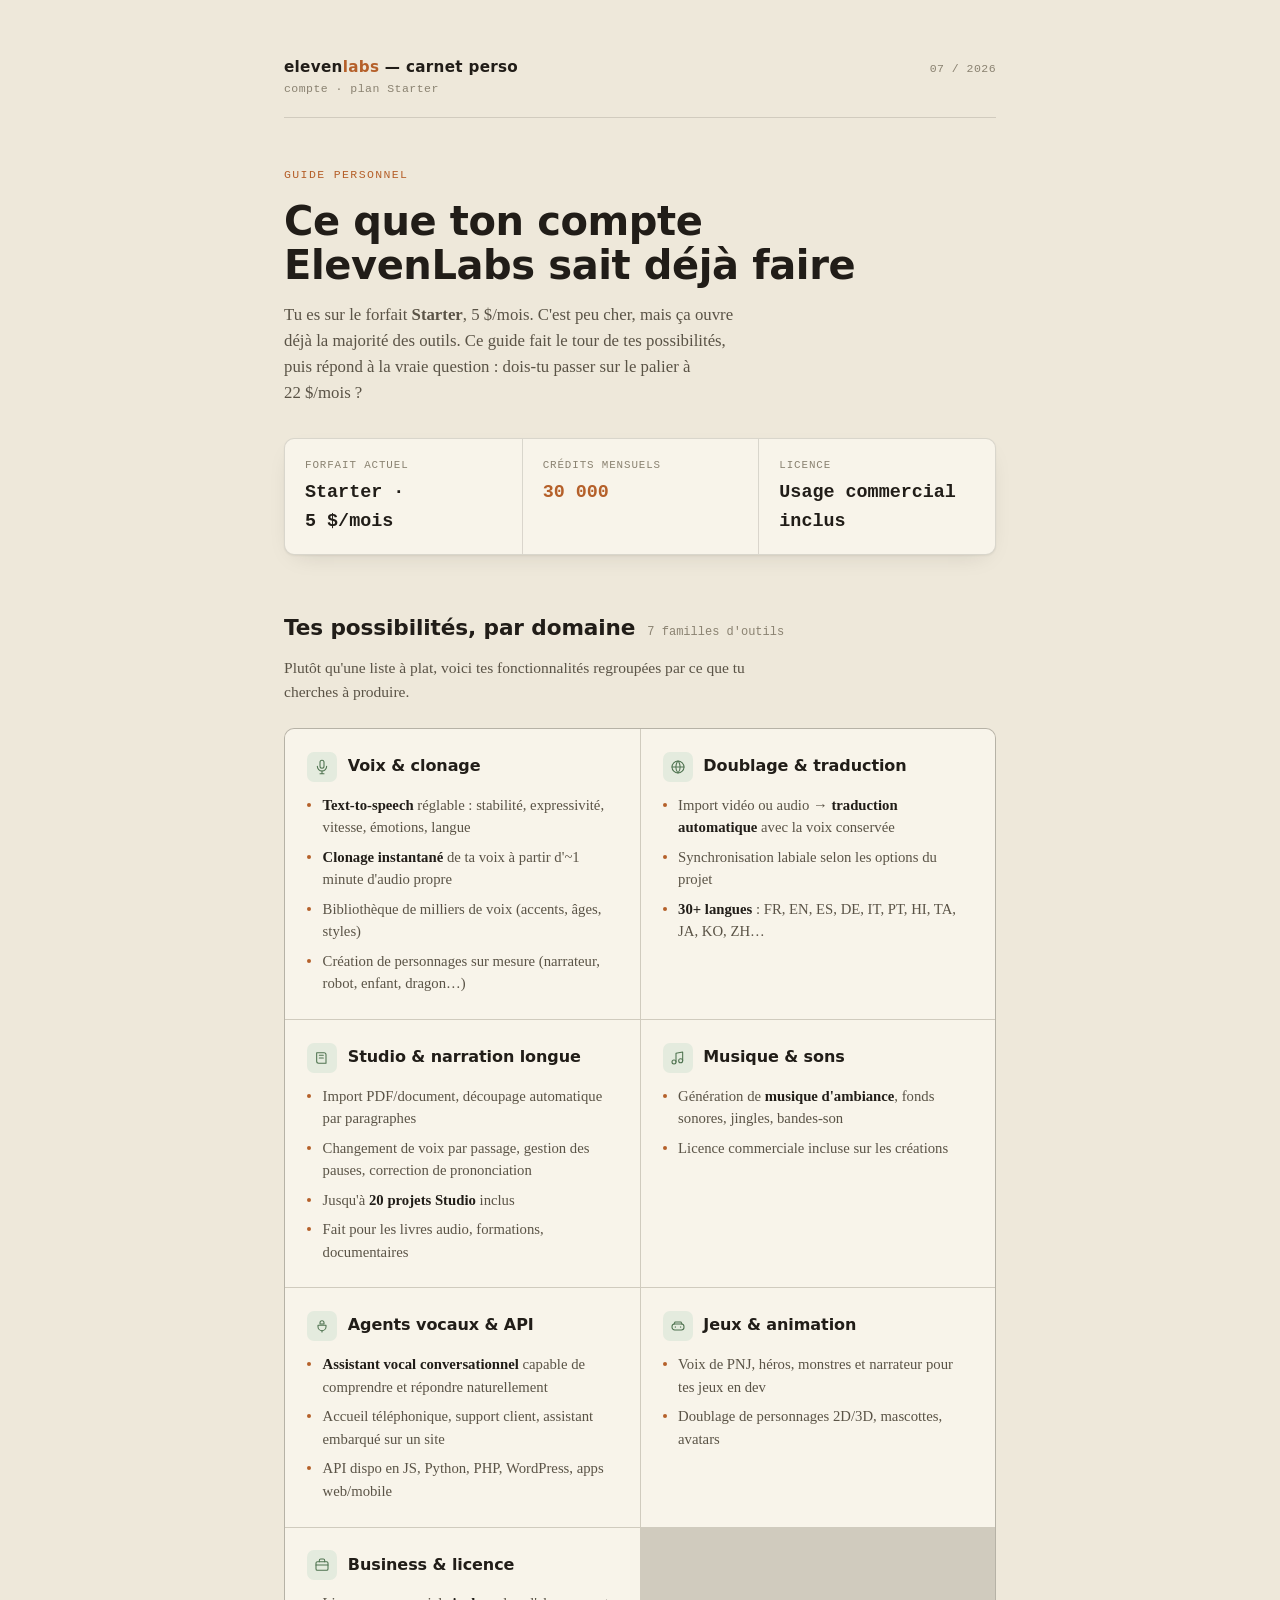
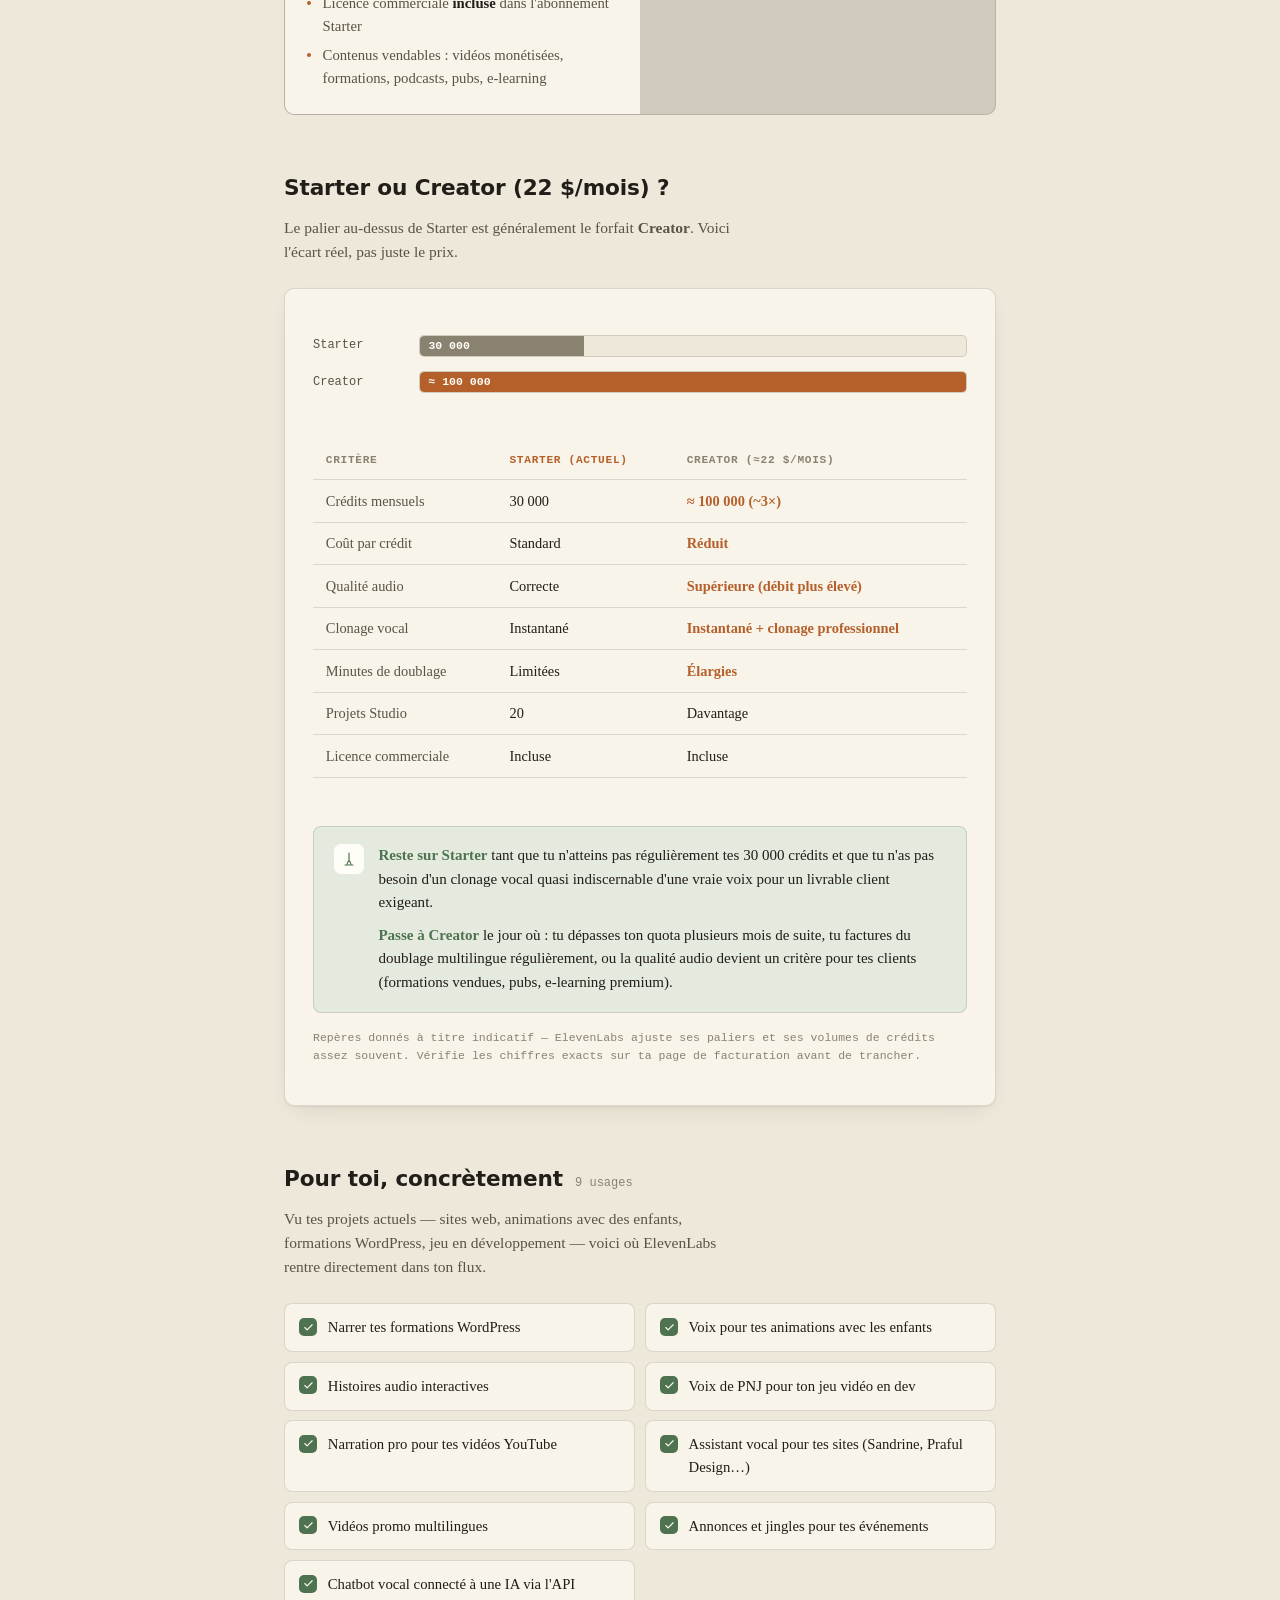
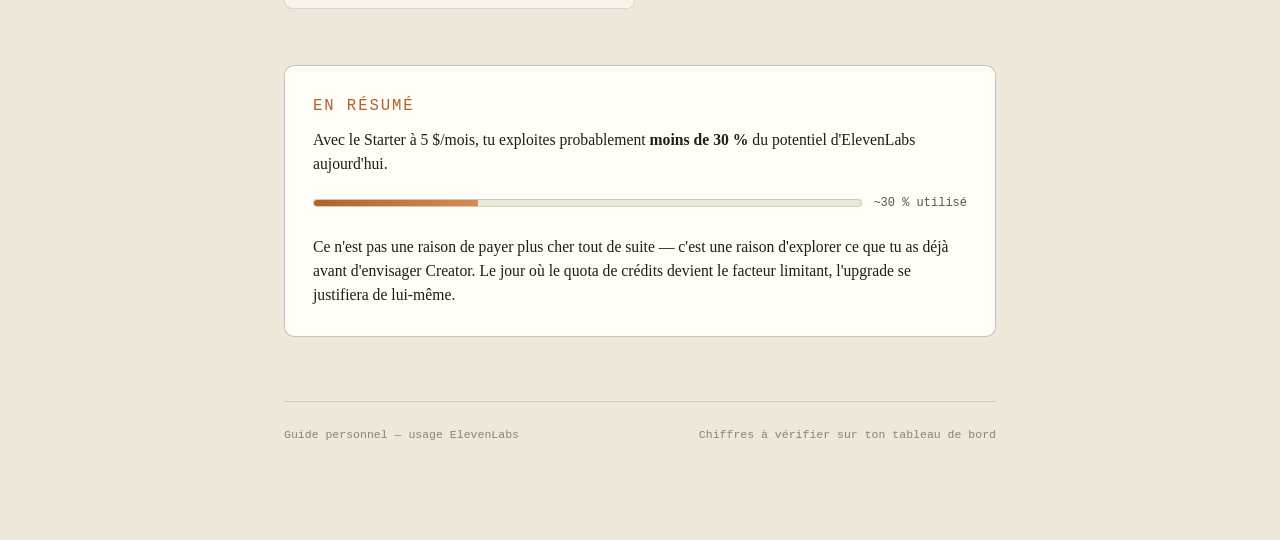
==== index.html @ f5da2086 "Add ElevenLabs capabilities guide page" ====
<!doctype html>
<html lang="fr">
<head>
<meta charset="UTF-8" />
<meta name="viewport" content="width=device-width, initial-scale=1.0" />
<title>ElevenLabs — Guide de tes possibilités</title>
<style>
  :root {
    --bg: #EEE8DA;
    --surface: #F8F4EA;
    --surface-raised: #FFFDF7;
    --ink: #211D18;
    --ink-soft: #5A5346;
    --ink-faint: #8A8271;
    --copper: #B5602A;
    --copper-bright: #D98A4E;
    --signal: #4F7350;
    --signal-soft: #E4EBDE;
    --line: rgba(33, 29, 24, 0.14);
    --line-strong: rgba(33, 29, 24, 0.26);
    --shadow: 0 1px 2px rgba(33,29,24,0.06), 0 8px 24px -12px rgba(33,29,24,0.18);

    --font-display: ui-sans-serif, system-ui, "Segoe UI", Roboto, Arial, sans-serif;
    --font-body: ui-serif, Georgia, "Iowan Old Style", "Times New Roman", serif;
    --font-mono: ui-monospace, "SF Mono", "Cascadia Code", "Roboto Mono", Menlo, Consolas, monospace;
  }

  @media (prefers-color-scheme: dark) {
    :root {
      --bg: #17140F;
      --surface: #201B14;
      --surface-raised: #262019;
      --ink: #F3EEE2;
      --ink-soft: #BDB39D;
      --ink-faint: #837A67;
      --copper: #E08B4F;
      --copper-bright: #F2A968;
      --signal: #8FB08D;
      --signal-soft: #26301F;
      --line: rgba(243, 238, 226, 0.14);
      --line-strong: rgba(243, 238, 226, 0.26);
      --shadow: 0 1px 2px rgba(0,0,0,0.3), 0 8px 24px -12px rgba(0,0,0,0.5);
    }
  }

  :root[data-theme="dark"] {
    --bg: #17140F;
    --surface: #201B14;
    --surface-raised: #262019;
    --ink: #F3EEE2;
    --ink-soft: #BDB39D;
    --ink-faint: #837A67;
    --copper: #E08B4F;
    --copper-bright: #F2A968;
    --signal: #8FB08D;
    --signal-soft: #26301F;
    --line: rgba(243, 238, 226, 0.14);
    --line-strong: rgba(243, 238, 226, 0.26);
    --shadow: 0 1px 2px rgba(0,0,0,0.3), 0 8px 24px -12px rgba(0,0,0,0.5);
  }

  :root[data-theme="light"] {
    --bg: #EEE8DA;
    --surface: #F8F4EA;
    --surface-raised: #FFFDF7;
    --ink: #211D18;
    --ink-soft: #5A5346;
    --ink-faint: #8A8271;
    --copper: #B5602A;
    --copper-bright: #D98A4E;
    --signal: #4F7350;
    --signal-soft: #E4EBDE;
    --line: rgba(33, 29, 24, 0.14);
    --line-strong: rgba(33, 29, 24, 0.26);
    --shadow: 0 1px 2px rgba(33,29,24,0.06), 0 8px 24px -12px rgba(33,29,24,0.18);
  }

  * { box-sizing: border-box; }
  html { -webkit-text-size-adjust: 100%; }

  body {
    margin: 0;
    background: var(--bg);
    color: var(--ink);
    font-family: var(--font-body);
    line-height: 1.55;
    -webkit-font-smoothing: antialiased;
  }

  ::selection { background: var(--copper); color: var(--surface-raised); }

  a { color: var(--copper); }
  a:focus-visible, button:focus-visible { outline: 2px solid var(--copper); outline-offset: 3px; }

  .wrap {
    max-width: 760px;
    margin: 0 auto;
    padding: 3.5rem 1.5rem 6rem;
  }

  /* ---------- Header ---------- */

  header.top {
    display: flex;
    align-items: baseline;
    justify-content: space-between;
    gap: 1rem;
    margin-bottom: 3rem;
    padding-bottom: 1.25rem;
    border-bottom: 1px solid var(--line);
  }

  .brand {
    font-family: var(--font-display);
    font-weight: 800;
    font-size: 0.95rem;
    letter-spacing: 0.02em;
  }
  .brand span { color: var(--copper); }

  .brand-sub {
    font-family: var(--font-mono);
    font-size: 0.72rem;
    color: var(--ink-faint);
    letter-spacing: 0.04em;
  }

  .eyebrow {
    font-family: var(--font-mono);
    font-size: 0.72rem;
    text-transform: uppercase;
    letter-spacing: 0.12em;
    color: var(--copper);
    margin: 0 0 0.9rem;
  }

  h1 {
    font-family: var(--font-display);
    font-weight: 800;
    font-size: clamp(1.9rem, 5vw, 2.5rem);
    line-height: 1.12;
    letter-spacing: -0.01em;
    margin: 0 0 0.85rem;
    text-wrap: balance;
    max-width: 22ch;
  }

  .lede {
    font-size: 1.05rem;
    color: var(--ink-soft);
    max-width: 56ch;
    margin: 0 0 2rem;
  }

  /* ---------- Plan stat strip ---------- */

  .plan-strip {
    display: grid;
    grid-template-columns: repeat(3, 1fr);
    border: 1px solid var(--line);
    border-radius: 10px;
    overflow: hidden;
    background: var(--surface);
    box-shadow: var(--shadow);
  }

  .plan-cell {
    padding: 1.1rem 1.25rem;
    border-left: 1px solid var(--line);
  }
  .plan-cell:first-child { border-left: none; }

  .plan-cell .label {
    font-family: var(--font-mono);
    font-size: 0.68rem;
    text-transform: uppercase;
    letter-spacing: 0.08em;
    color: var(--ink-faint);
    margin-bottom: 0.35rem;
  }

  .plan-cell .value {
    font-family: var(--font-mono);
    font-weight: 600;
    font-size: 1.15rem;
    font-variant-numeric: tabular-nums;
    color: var(--ink);
  }
  .plan-cell .value.accent { color: var(--copper); }

  /* ---------- Sections ---------- */

  section { margin-top: 3.5rem; }

  .section-head {
    display: flex;
    align-items: baseline;
    gap: 0.75rem;
    margin-bottom: 1.5rem;
  }

  h2 {
    font-family: var(--font-display);
    font-weight: 800;
    font-size: 1.35rem;
    letter-spacing: -0.005em;
    margin: 0;
  }

  .section-count {
    font-family: var(--font-mono);
    font-size: 0.75rem;
    color: var(--ink-faint);
  }

  .section-note {
    color: var(--ink-soft);
    font-size: 0.97rem;
    margin: -0.75rem 0 1.5rem;
    max-width: 60ch;
  }

  /* ---------- Capability cards ---------- */

  .grid {
    display: grid;
    grid-template-columns: 1fr 1fr;
    gap: 1px;
    background: var(--line);
    border: 1px solid var(--line);
    border-radius: 10px;
    overflow: hidden;
  }

  @media (max-width: 620px) {
    .grid { grid-template-columns: 1fr; }
  }

  .card {
    background: var(--surface);
    padding: 1.4rem 1.4rem 1.5rem;
  }

  .card-head {
    display: flex;
    align-items: center;
    gap: 0.65rem;
    margin-bottom: 0.75rem;
  }

  .icon {
    width: 30px;
    height: 30px;
    flex: none;
    border-radius: 7px;
    background: var(--signal-soft);
    color: var(--signal);
    display: flex;
    align-items: center;
    justify-content: center;
  }
  .icon svg { width: 16px; height: 16px; }

  .card h3 {
    font-family: var(--font-display);
    font-weight: 700;
    font-size: 1rem;
    margin: 0;
    letter-spacing: -0.005em;
  }

  .card ul {
    margin: 0;
    padding: 0;
    list-style: none;
    display: flex;
    flex-direction: column;
    gap: 0.4rem;
  }

  .card li {
    font-size: 0.92rem;
    color: var(--ink-soft);
    padding-left: 0.95rem;
    position: relative;
  }
  .card li::before {
    content: "";
    position: absolute;
    left: 0;
    top: 0.62em;
    width: 4px;
    height: 4px;
    border-radius: 50%;
    background: var(--copper);
  }
  .card li b { color: var(--ink); font-weight: 600; }

  /* ---------- Decision block ---------- */

  .decision-frame {
    border: 1px solid var(--line);
    border-radius: 10px;
    background: var(--surface);
    padding: 1.75rem;
    box-shadow: var(--shadow);
  }

  .bars {
    display: flex;
    flex-direction: column;
    gap: 0.9rem;
    margin: 1.1rem 0 1.6rem;
  }

  .bar-row { display: flex; align-items: center; gap: 0.9rem; }

  .bar-label {
    width: 92px;
    flex: none;
    font-family: var(--font-mono);
    font-size: 0.75rem;
    color: var(--ink-soft);
  }

  .bar-track {
    flex: 1;
    height: 22px;
    background: var(--bg);
    border: 1px solid var(--line);
    border-radius: 5px;
    overflow: hidden;
    position: relative;
  }

  .bar-fill {
    height: 100%;
    border-radius: 4px 0 0 4px;
    display: flex;
    align-items: center;
  }
  .bar-fill.starter { width: 30%; background: var(--ink-faint); }
  .bar-fill.creator { width: 100%; background: var(--copper); }

  .bar-value {
    font-family: var(--font-mono);
    font-size: 0.72rem;
    font-weight: 600;
    color: var(--surface-raised);
    padding-left: 0.5rem;
    white-space: nowrap;
  }

  table.compare {
    width: 100%;
    border-collapse: collapse;
    font-size: 0.9rem;
    margin: 1.5rem 0;
  }
  .compare-wrap { overflow-x: auto; }

  table.compare th, table.compare td {
    text-align: left;
    padding: 0.6rem 0.8rem;
    border-bottom: 1px solid var(--line);
    vertical-align: top;
  }

  table.compare th {
    font-family: var(--font-mono);
    font-size: 0.7rem;
    text-transform: uppercase;
    letter-spacing: 0.06em;
    color: var(--ink-faint);
    font-weight: 600;
  }

  table.compare td:first-child {
    color: var(--ink-soft);
    white-space: nowrap;
  }

  table.compare td.win { color: var(--copper); font-weight: 600; }

  table.compare th.current { color: var(--copper); }

  .callout {
    display: flex;
    gap: 0.9rem;
    margin-top: 1.5rem;
    padding: 1.1rem 1.25rem;
    border-radius: 8px;
    background: var(--signal-soft);
    border: 1px solid var(--line);
  }

  .callout .icon { background: var(--surface-raised); }

  .callout p { margin: 0; font-size: 0.94rem; color: var(--ink); }
  .callout p + p { margin-top: 0.6rem; }
  .callout b { color: var(--signal); }

  .disclaimer {
    font-family: var(--font-mono);
    font-size: 0.72rem;
    color: var(--ink-faint);
    margin-top: 1rem;
    line-height: 1.6;
  }

  /* ---------- Use-case checklist ---------- */

  .checklist {
    display: grid;
    grid-template-columns: 1fr 1fr;
    gap: 0.6rem;
  }
  @media (max-width: 620px) { .checklist { grid-template-columns: 1fr; } }

  .check-item {
    display: flex;
    align-items: flex-start;
    gap: 0.65rem;
    padding: 0.75rem 0.9rem;
    background: var(--surface);
    border: 1px solid var(--line);
    border-radius: 8px;
    font-size: 0.92rem;
  }

  .check-mark {
    flex: none;
    width: 18px;
    height: 18px;
    border-radius: 5px;
    background: var(--signal);
    color: var(--surface-raised);
    display: flex;
    align-items: center;
    justify-content: center;
    margin-top: 0.1rem;
  }
  .check-mark svg { width: 11px; height: 11px; }

  /* ---------- Verdict / footer ---------- */

  .verdict {
    margin-top: 3.5rem;
    padding: 1.75rem;
    border: 1px solid var(--line-strong);
    border-radius: 10px;
    background: var(--surface-raised);
  }

  .verdict .eyebrow { margin-bottom: 0.6rem; }

  .verdict p { margin: 0 0 0.9rem; font-size: 0.98rem; }
  .verdict p:last-child { margin-bottom: 0; }

  .meter {
    display: flex;
    align-items: center;
    gap: 0.7rem;
    margin: 1.1rem 0 1.4rem;
  }
  .meter-track {
    flex: 1;
    height: 8px;
    background: var(--bg);
    border-radius: 4px;
    overflow: hidden;
    border: 1px solid var(--line);
  }
  .meter-fill {
    height: 100%;
    width: 30%;
    background: linear-gradient(90deg, var(--copper), var(--copper-bright));
  }
  .meter-text {
    font-family: var(--font-mono);
    font-size: 0.75rem;
    color: var(--ink-soft);
    white-space: nowrap;
  }

  footer {
    margin-top: 4rem;
    padding-top: 1.5rem;
    border-top: 1px solid var(--line);
    font-family: var(--font-mono);
    font-size: 0.72rem;
    color: var(--ink-faint);
    display: flex;
    justify-content: space-between;
    gap: 1rem;
    flex-wrap: wrap;
  }
</style>
</head>
<body>
<div class="wrap">

  <header class="top">
    <div>
      <div class="brand">eleven<span>labs</span> — carnet perso</div>
      <div class="brand-sub">compte · plan Starter</div>
    </div>
    <div class="brand-sub">07 / 2026</div>
  </header>

  <p class="eyebrow">Guide personnel</p>
  <h1>Ce que ton compte ElevenLabs sait déjà faire</h1>
  <p class="lede">Tu es sur le forfait <b>Starter</b>, 5&nbsp;$/mois. C'est peu cher, mais ça ouvre déjà la majorité des outils. Ce guide fait le tour de tes possibilités, puis répond à la vraie question&nbsp;: dois-tu passer sur le palier à 22&nbsp;$/mois&nbsp;?</p>

  <div class="plan-strip">
    <div class="plan-cell">
      <div class="label">Forfait actuel</div>
      <div class="value">Starter · 5&nbsp;$/mois</div>
    </div>
    <div class="plan-cell">
      <div class="label">Crédits mensuels</div>
      <div class="value accent">30&nbsp;000</div>
    </div>
    <div class="plan-cell">
      <div class="label">Licence</div>
      <div class="value">Usage commercial inclus</div>
    </div>
  </div>

  <section>
    <div class="section-head">
      <h2>Tes possibilités, par domaine</h2>
      <span class="section-count">7 familles d'outils</span>
    </div>
    <p class="section-note">Plutôt qu'une liste à plat, voici tes fonctionnalités regroupées par ce que tu cherches à produire.</p>

    <div class="grid">

      <div class="card">
        <div class="card-head">
          <span class="icon"><svg viewBox="0 0 24 24" fill="none" stroke="currentColor" stroke-width="1.6" stroke-linecap="round" stroke-linejoin="round"><rect x="9" y="2" width="6" height="12" rx="3"/><path d="M5 11a7 7 0 0 0 14 0"/><path d="M12 18v4M9 22h6"/></svg></span>
          <h3>Voix &amp; clonage</h3>
        </div>
        <ul>
          <li><b>Text-to-speech</b> réglable&nbsp;: stabilité, expressivité, vitesse, émotions, langue</li>
          <li><b>Clonage instantané</b> de ta voix à partir d'~1 minute d'audio propre</li>
          <li>Bibliothèque de milliers de voix (accents, âges, styles)</li>
          <li>Création de personnages sur mesure (narrateur, robot, enfant, dragon…)</li>
        </ul>
      </div>

      <div class="card">
        <div class="card-head">
          <span class="icon"><svg viewBox="0 0 24 24" fill="none" stroke="currentColor" stroke-width="1.6" stroke-linecap="round" stroke-linejoin="round"><circle cx="12" cy="12" r="9"/><path d="M3 12h18M12 3a14 14 0 0 1 0 18a14 14 0 0 1 0-18Z"/></svg></span>
          <h3>Doublage &amp; traduction</h3>
        </div>
        <ul>
          <li>Import vidéo ou audio → <b>traduction automatique</b> avec la voix conservée</li>
          <li>Synchronisation labiale selon les options du projet</li>
          <li><b>30+ langues</b>&nbsp;: FR, EN, ES, DE, IT, PT, HI, TA, JA, KO, ZH…</li>
        </ul>
      </div>

      <div class="card">
        <div class="card-head">
          <span class="icon"><svg viewBox="0 0 24 24" fill="none" stroke="currentColor" stroke-width="1.6" stroke-linecap="round" stroke-linejoin="round"><path d="M4 4h11a3 3 0 0 1 3 3v13H7a3 3 0 0 1-3-3V4Z"/><path d="M8 8h6M8 12h6"/></svg></span>
          <h3>Studio &amp; narration longue</h3>
        </div>
        <ul>
          <li>Import PDF/document, découpage automatique par paragraphes</li>
          <li>Changement de voix par passage, gestion des pauses, correction de prononciation</li>
          <li>Jusqu'à <b>20 projets Studio</b> inclus</li>
          <li>Fait pour les livres audio, formations, documentaires</li>
        </ul>
      </div>

      <div class="card">
        <div class="card-head">
          <span class="icon"><svg viewBox="0 0 24 24" fill="none" stroke="currentColor" stroke-width="1.6" stroke-linecap="round" stroke-linejoin="round"><path d="M9 18V5l10-2v13"/><circle cx="6" cy="18" r="3"/><circle cx="16" cy="16" r="3"/></svg></span>
          <h3>Musique &amp; sons</h3>
        </div>
        <ul>
          <li>Génération de <b>musique d'ambiance</b>, fonds sonores, jingles, bandes-son</li>
          <li>Licence commerciale incluse sur les créations</li>
        </ul>
      </div>

      <div class="card">
        <div class="card-head">
          <span class="icon"><svg viewBox="0 0 24 24" fill="none" stroke="currentColor" stroke-width="1.6" stroke-linecap="round" stroke-linejoin="round"><path d="M9 7a3 3 0 1 1 6 0v2H9V7Z"/><path d="M6 13v-2h12v2a6 6 0 0 1-12 0Z"/><path d="M12 19v2"/></svg></span>
          <h3>Agents vocaux &amp; API</h3>
        </div>
        <ul>
          <li><b>Assistant vocal conversationnel</b> capable de comprendre et répondre naturellement</li>
          <li>Accueil téléphonique, support client, assistant embarqué sur un site</li>
          <li>API dispo en JS, Python, PHP, WordPress, apps web/mobile</li>
        </ul>
      </div>

      <div class="card">
        <div class="card-head">
          <span class="icon"><svg viewBox="0 0 24 24" fill="none" stroke="currentColor" stroke-width="1.6" stroke-linecap="round" stroke-linejoin="round"><rect x="3" y="9" width="18" height="9" rx="4"/><path d="M8 13v1M16 13v1M6 9l1.5-3h9L18 9"/></svg></span>
          <h3>Jeux &amp; animation</h3>
        </div>
        <ul>
          <li>Voix de PNJ, héros, monstres et narrateur pour tes jeux en dev</li>
          <li>Doublage de personnages 2D/3D, mascottes, avatars</li>
        </ul>
      </div>

      <div class="card">
        <div class="card-head">
          <span class="icon"><svg viewBox="0 0 24 24" fill="none" stroke="currentColor" stroke-width="1.6" stroke-linecap="round" stroke-linejoin="round"><rect x="3" y="7" width="18" height="13" rx="2"/><path d="M8 7V5a2 2 0 0 1 2-2h4a2 2 0 0 1 2 2v2M3 12h18"/></svg></span>
          <h3>Business &amp; licence</h3>
        </div>
        <ul>
          <li>Licence commerciale <b>incluse</b> dans l'abonnement Starter</li>
          <li>Contenus vendables&nbsp;: vidéos monétisées, formations, podcasts, pubs, e-learning</li>
        </ul>
      </div>

    </div>
  </section>

  <section>
    <div class="section-head">
      <h2>Starter ou Creator (22&nbsp;$/mois)&nbsp;?</h2>
    </div>
    <p class="section-note">Le palier au-dessus de Starter est généralement le forfait <b>Creator</b>. Voici l'écart réel, pas juste le prix.</p>

    <div class="decision-frame">

      <div class="bars">
        <div class="bar-row">
          <span class="bar-label">Starter</span>
          <div class="bar-track"><div class="bar-fill starter"><span class="bar-value">30 000</span></div></div>
        </div>
        <div class="bar-row">
          <span class="bar-label">Creator</span>
          <div class="bar-track"><div class="bar-fill creator"><span class="bar-value">≈ 100 000</span></div></div>
        </div>
      </div>

      <div class="compare-wrap">
        <table class="compare">
          <thead>
            <tr>
              <th>Critère</th>
              <th class="current">Starter (actuel)</th>
              <th>Creator (≈22&nbsp;$/mois)</th>
            </tr>
          </thead>
          <tbody>
            <tr><td>Crédits mensuels</td><td>30 000</td><td class="win">≈ 100 000 (~3×)</td></tr>
            <tr><td>Coût par crédit</td><td>Standard</td><td class="win">Réduit</td></tr>
            <tr><td>Qualité audio</td><td>Correcte</td><td class="win">Supérieure (débit plus élevé)</td></tr>
            <tr><td>Clonage vocal</td><td>Instantané</td><td class="win">Instantané + clonage professionnel</td></tr>
            <tr><td>Minutes de doublage</td><td>Limitées</td><td class="win">Élargies</td></tr>
            <tr><td>Projets Studio</td><td>20</td><td>Davantage</td></tr>
            <tr><td>Licence commerciale</td><td>Incluse</td><td>Incluse</td></tr>
          </tbody>
        </table>
      </div>

      <div class="callout">
        <span class="icon"><svg viewBox="0 0 24 24" fill="none" stroke="currentColor" stroke-width="1.8" stroke-linecap="round" stroke-linejoin="round"><path d="M12 3v10M6 21h12M9 21c0-3 1-5 3-7c2 2 3 4 3 7"/></svg></span>
        <div>
          <p><b>Reste sur Starter</b> tant que tu n'atteins pas régulièrement tes 30 000 crédits et que tu n'as pas besoin d'un clonage vocal quasi indiscernable d'une vraie voix pour un livrable client exigeant.</p>
          <p><b>Passe à Creator</b> le jour où&nbsp;: tu dépasses ton quota plusieurs mois de suite, tu factures du doublage multilingue régulièrement, ou la qualité audio devient un critère pour tes clients (formations vendues, pubs, e-learning premium).</p>
        </div>
      </div>

      <p class="disclaimer">Repères donnés à titre indicatif — ElevenLabs ajuste ses paliers et ses volumes de crédits assez souvent. Vérifie les chiffres exacts sur ta page de facturation avant de trancher.</p>
    </div>
  </section>

  <section>
    <div class="section-head">
      <h2>Pour toi, concrètement</h2>
      <span class="section-count">9 usages</span>
    </div>
    <p class="section-note">Vu tes projets actuels — sites web, animations avec des enfants, formations WordPress, jeu en développement — voici où ElevenLabs rentre directement dans ton flux.</p>

    <div class="checklist">
      <div class="check-item"><span class="check-mark"><svg viewBox="0 0 24 24" fill="none" stroke="currentColor" stroke-width="2.4" stroke-linecap="round" stroke-linejoin="round"><path d="M4 12l5 5L20 6"/></svg></span>Narrer tes formations WordPress</div>
      <div class="check-item"><span class="check-mark"><svg viewBox="0 0 24 24" fill="none" stroke="currentColor" stroke-width="2.4" stroke-linecap="round" stroke-linejoin="round"><path d="M4 12l5 5L20 6"/></svg></span>Voix pour tes animations avec les enfants</div>
      <div class="check-item"><span class="check-mark"><svg viewBox="0 0 24 24" fill="none" stroke="currentColor" stroke-width="2.4" stroke-linecap="round" stroke-linejoin="round"><path d="M4 12l5 5L20 6"/></svg></span>Histoires audio interactives</div>
      <div class="check-item"><span class="check-mark"><svg viewBox="0 0 24 24" fill="none" stroke="currentColor" stroke-width="2.4" stroke-linecap="round" stroke-linejoin="round"><path d="M4 12l5 5L20 6"/></svg></span>Voix de PNJ pour ton jeu vidéo en dev</div>
      <div class="check-item"><span class="check-mark"><svg viewBox="0 0 24 24" fill="none" stroke="currentColor" stroke-width="2.4" stroke-linecap="round" stroke-linejoin="round"><path d="M4 12l5 5L20 6"/></svg></span>Narration pro pour tes vidéos YouTube</div>
      <div class="check-item"><span class="check-mark"><svg viewBox="0 0 24 24" fill="none" stroke="currentColor" stroke-width="2.4" stroke-linecap="round" stroke-linejoin="round"><path d="M4 12l5 5L20 6"/></svg></span>Assistant vocal pour tes sites (Sandrine, Praful Design…)</div>
      <div class="check-item"><span class="check-mark"><svg viewBox="0 0 24 24" fill="none" stroke="currentColor" stroke-width="2.4" stroke-linecap="round" stroke-linejoin="round"><path d="M4 12l5 5L20 6"/></svg></span>Vidéos promo multilingues</div>
      <div class="check-item"><span class="check-mark"><svg viewBox="0 0 24 24" fill="none" stroke="currentColor" stroke-width="2.4" stroke-linecap="round" stroke-linejoin="round"><path d="M4 12l5 5L20 6"/></svg></span>Annonces et jingles pour tes événements</div>
      <div class="check-item"><span class="check-mark"><svg viewBox="0 0 24 24" fill="none" stroke="currentColor" stroke-width="2.4" stroke-linecap="round" stroke-linejoin="round"><path d="M4 12l5 5L20 6"/></svg></span>Chatbot vocal connecté à une IA via l'API</div>
    </div>
  </section>

  <div class="verdict">
    <p class="eyebrow">En résumé</p>
    <p>Avec le Starter à 5&nbsp;$/mois, tu exploites probablement <b>moins de 30&nbsp;%</b> du potentiel d'ElevenLabs aujourd'hui.</p>
    <div class="meter">
      <div class="meter-track"><div class="meter-fill"></div></div>
      <span class="meter-text">~30 % utilisé</span>
    </div>
    <p>Ce n'est pas une raison de payer plus cher tout de suite — c'est une raison d'explorer ce que tu as déjà avant d'envisager Creator. Le jour où le quota de crédits devient le facteur limitant, l'upgrade se justifiera de lui-même.</p>
  </div>

  <footer>
    <span>Guide personnel — usage ElevenLabs</span>
    <span>Chiffres à vérifier sur ton tableau de bord</span>
  </footer>

</div>
</body>
</html>
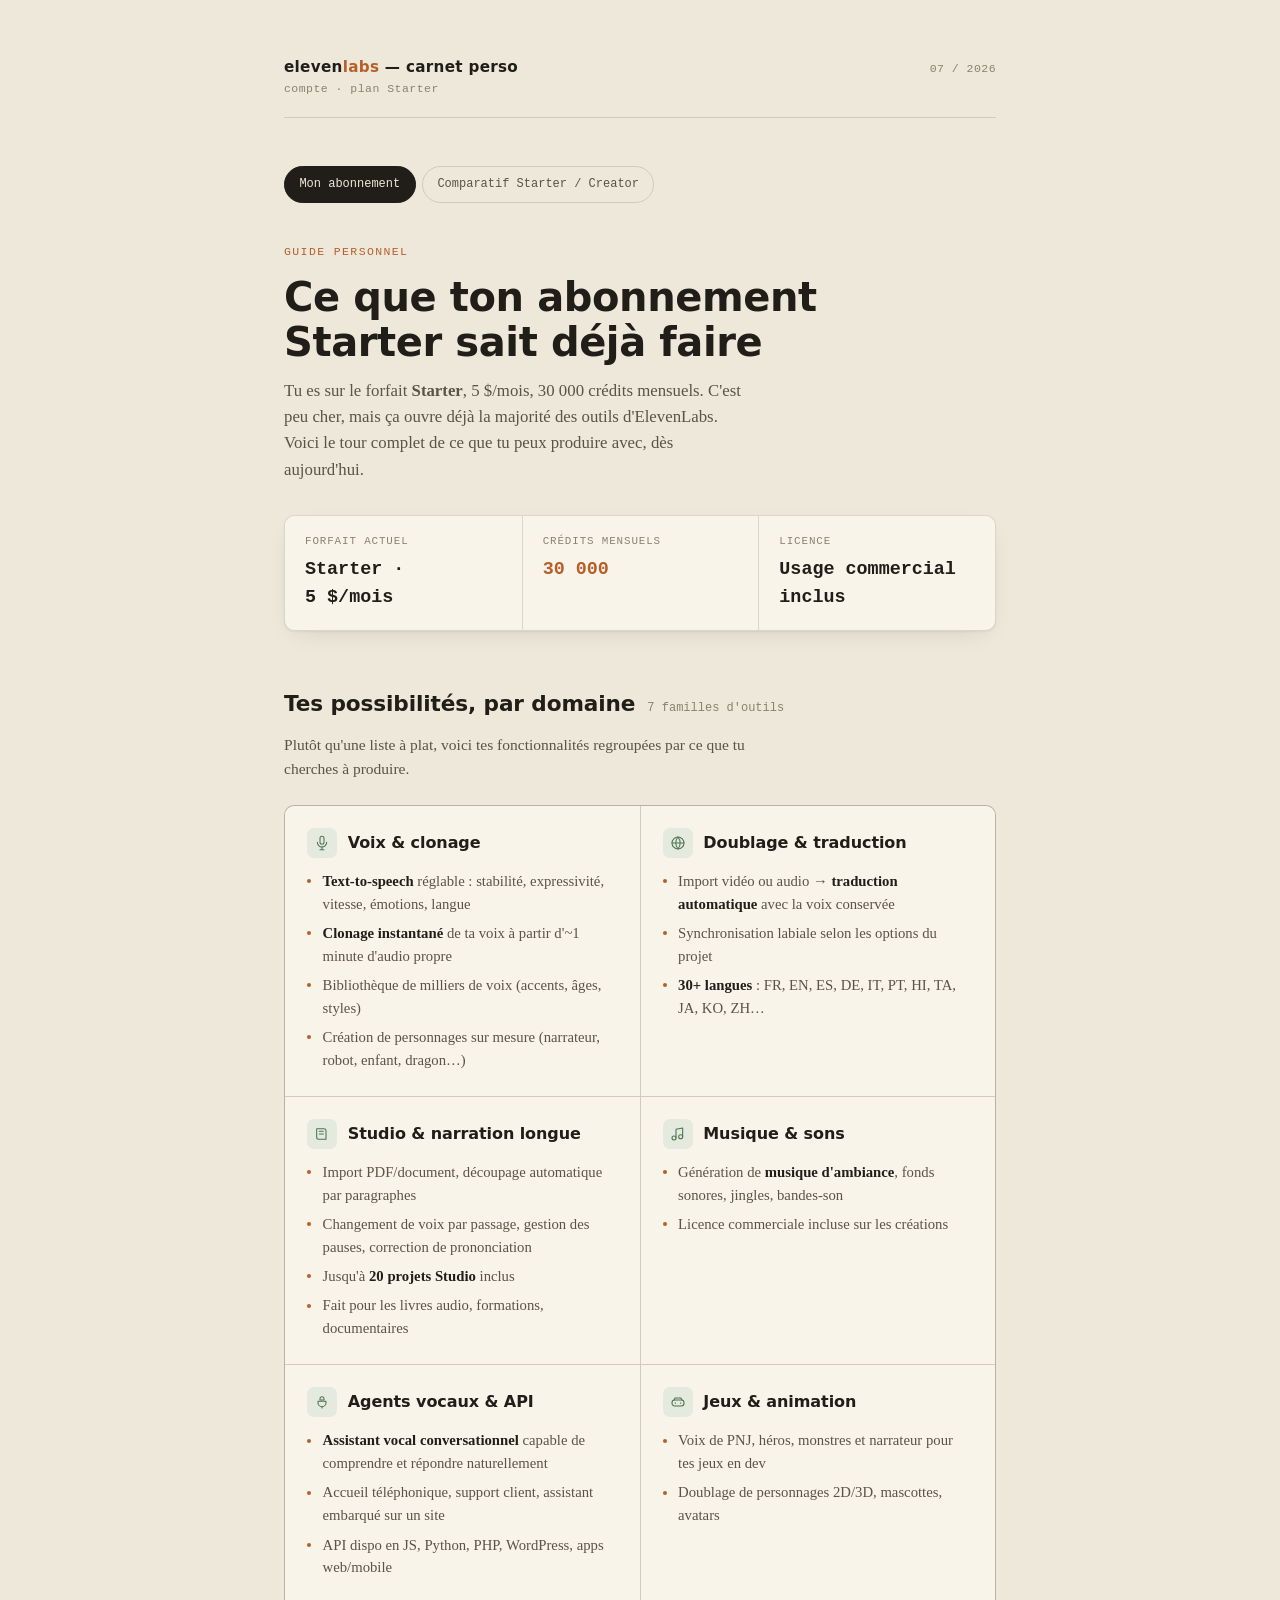
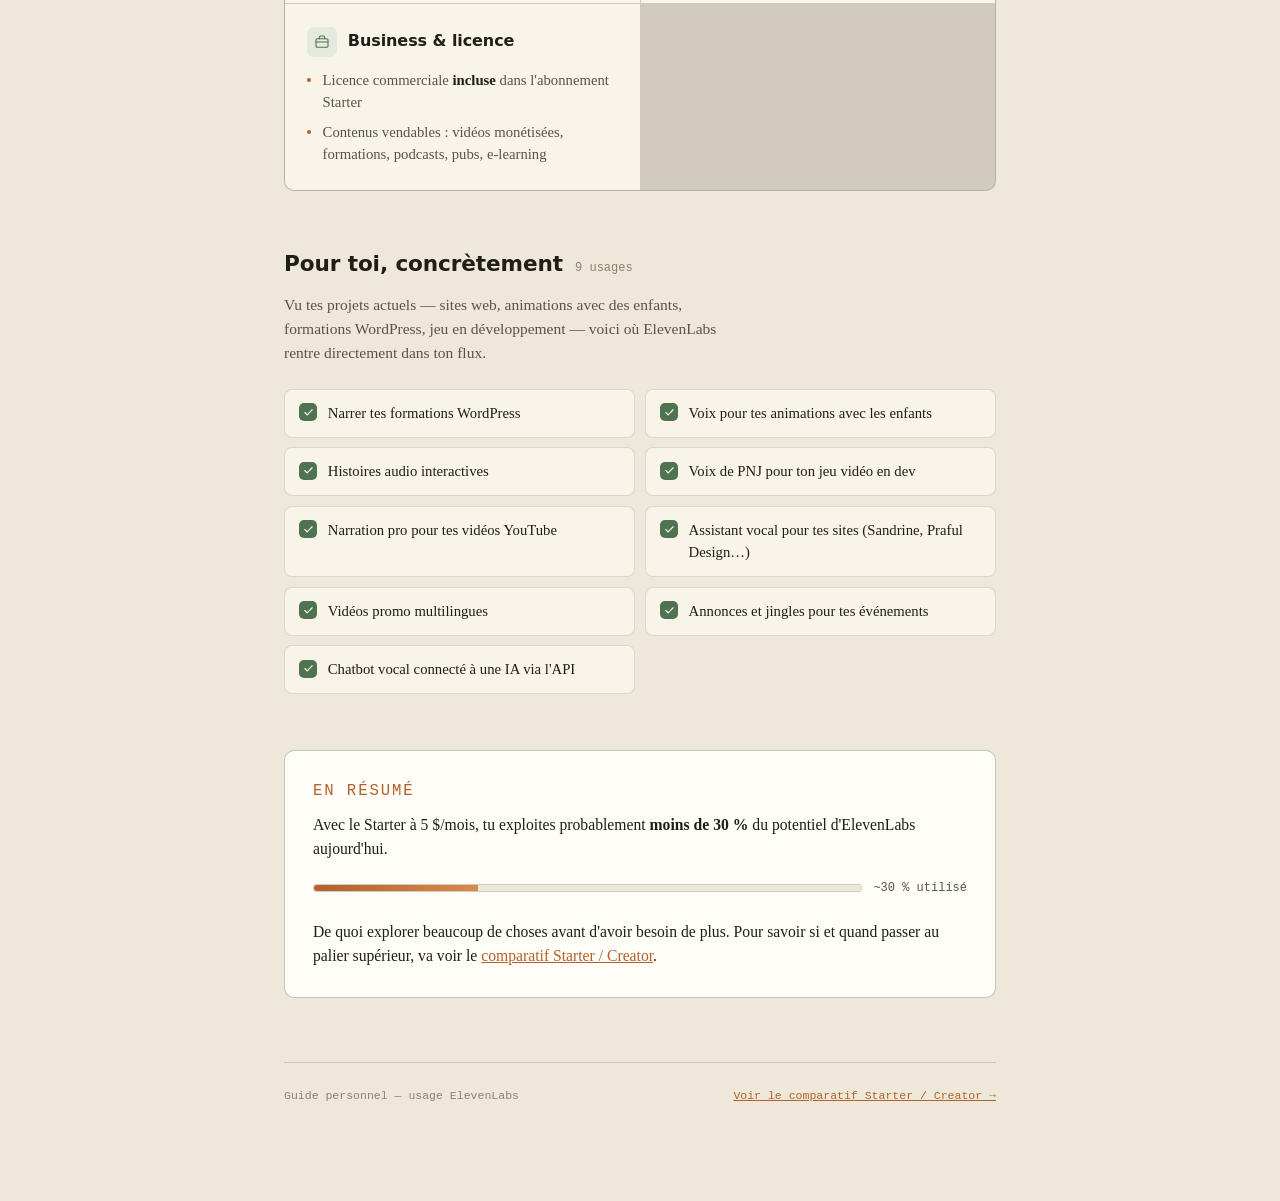
==== commit 56068094: "Split guide into two pages: current plan and full-width Starter/Creator comparison" ====
--- a/index.html
+++ b/index.html
@@ -3,7 +3,7 @@
 <head>
 <meta charset="UTF-8" />
 <meta name="viewport" content="width=device-width, initial-scale=1.0" />
-<title>ElevenLabs — Guide de tes possibilités</title>
+<title>Mon abonnement actuel — ElevenLabs</title>
 <style>
   :root {
     --bg: #EEE8DA;
@@ -125,6 +125,26 @@
     letter-spacing: 0.04em;
   }
 
+  .nav-tabs {
+    display: flex;
+    gap: 0.4rem;
+    margin-bottom: 2.5rem;
+  }
+  .nav-tabs a {
+    font-family: var(--font-mono);
+    font-size: 0.75rem;
+    text-decoration: none;
+    padding: 0.5rem 0.9rem;
+    border-radius: 100px;
+    border: 1px solid var(--line);
+    color: var(--ink-soft);
+  }
+  .nav-tabs a.active {
+    background: var(--ink);
+    color: var(--bg);
+    border-color: var(--ink);
+  }
+
   .eyebrow {
     font-family: var(--font-mono);
     font-size: 0.72rem;
@@ -296,118 +316,6 @@
   }
   .card li b { color: var(--ink); font-weight: 600; }
 
-  /* ---------- Decision block ---------- */
-
-  .decision-frame {
-    border: 1px solid var(--line);
-    border-radius: 10px;
-    background: var(--surface);
-    padding: 1.75rem;
-    box-shadow: var(--shadow);
-  }
-
-  .bars {
-    display: flex;
-    flex-direction: column;
-    gap: 0.9rem;
-    margin: 1.1rem 0 1.6rem;
-  }
-
-  .bar-row { display: flex; align-items: center; gap: 0.9rem; }
-
-  .bar-label {
-    width: 92px;
-    flex: none;
-    font-family: var(--font-mono);
-    font-size: 0.75rem;
-    color: var(--ink-soft);
-  }
-
-  .bar-track {
-    flex: 1;
-    height: 22px;
-    background: var(--bg);
-    border: 1px solid var(--line);
-    border-radius: 5px;
-    overflow: hidden;
-    position: relative;
-  }
-
-  .bar-fill {
-    height: 100%;
-    border-radius: 4px 0 0 4px;
-    display: flex;
-    align-items: center;
-  }
-  .bar-fill.starter { width: 30%; background: var(--ink-faint); }
-  .bar-fill.creator { width: 100%; background: var(--copper); }
-
-  .bar-value {
-    font-family: var(--font-mono);
-    font-size: 0.72rem;
-    font-weight: 600;
-    color: var(--surface-raised);
-    padding-left: 0.5rem;
-    white-space: nowrap;
-  }
-
-  table.compare {
-    width: 100%;
-    border-collapse: collapse;
-    font-size: 0.9rem;
-    margin: 1.5rem 0;
-  }
-  .compare-wrap { overflow-x: auto; }
-
-  table.compare th, table.compare td {
-    text-align: left;
-    padding: 0.6rem 0.8rem;
-    border-bottom: 1px solid var(--line);
-    vertical-align: top;
-  }
-
-  table.compare th {
-    font-family: var(--font-mono);
-    font-size: 0.7rem;
-    text-transform: uppercase;
-    letter-spacing: 0.06em;
-    color: var(--ink-faint);
-    font-weight: 600;
-  }
-
-  table.compare td:first-child {
-    color: var(--ink-soft);
-    white-space: nowrap;
-  }
-
-  table.compare td.win { color: var(--copper); font-weight: 600; }
-
-  table.compare th.current { color: var(--copper); }
-
-  .callout {
-    display: flex;
-    gap: 0.9rem;
-    margin-top: 1.5rem;
-    padding: 1.1rem 1.25rem;
-    border-radius: 8px;
-    background: var(--signal-soft);
-    border: 1px solid var(--line);
-  }
-
-  .callout .icon { background: var(--surface-raised); }
-
-  .callout p { margin: 0; font-size: 0.94rem; color: var(--ink); }
-  .callout p + p { margin-top: 0.6rem; }
-  .callout b { color: var(--signal); }
-
-  .disclaimer {
-    font-family: var(--font-mono);
-    font-size: 0.72rem;
-    color: var(--ink-faint);
-    margin-top: 1rem;
-    line-height: 1.6;
-  }
-
   /* ---------- Use-case checklist ---------- */
 
   .checklist {
@@ -508,9 +416,14 @@
     <div class="brand-sub">07 / 2026</div>
   </header>
 
+  <nav class="nav-tabs">
+    <a href="index.html" class="active">Mon abonnement</a>
+    <a href="comparatif.html">Comparatif Starter / Creator</a>
+  </nav>
+
   <p class="eyebrow">Guide personnel</p>
-  <h1>Ce que ton compte ElevenLabs sait déjà faire</h1>
-  <p class="lede">Tu es sur le forfait <b>Starter</b>, 5&nbsp;$/mois. C'est peu cher, mais ça ouvre déjà la majorité des outils. Ce guide fait le tour de tes possibilités, puis répond à la vraie question&nbsp;: dois-tu passer sur le palier à 22&nbsp;$/mois&nbsp;?</p>
+  <h1>Ce que ton abonnement Starter sait déjà faire</h1>
+  <p class="lede">Tu es sur le forfait <b>Starter</b>, 5&nbsp;$/mois, 30&nbsp;000 crédits mensuels. C'est peu cher, mais ça ouvre déjà la majorité des outils d'ElevenLabs. Voici le tour complet de ce que tu peux produire avec, dès aujourd'hui.</p>
 
   <div class="plan-strip">
     <div class="plan-cell">
@@ -619,58 +532,6 @@
         </ul>
       </div>
 
-    </div>
-  </section>
-
-  <section>
-    <div class="section-head">
-      <h2>Starter ou Creator (22&nbsp;$/mois)&nbsp;?</h2>
-    </div>
-    <p class="section-note">Le palier au-dessus de Starter est généralement le forfait <b>Creator</b>. Voici l'écart réel, pas juste le prix.</p>
-
-    <div class="decision-frame">
-
-      <div class="bars">
-        <div class="bar-row">
-          <span class="bar-label">Starter</span>
-          <div class="bar-track"><div class="bar-fill starter"><span class="bar-value">30 000</span></div></div>
-        </div>
-        <div class="bar-row">
-          <span class="bar-label">Creator</span>
-          <div class="bar-track"><div class="bar-fill creator"><span class="bar-value">≈ 100 000</span></div></div>
-        </div>
-      </div>
-
-      <div class="compare-wrap">
-        <table class="compare">
-          <thead>
-            <tr>
-              <th>Critère</th>
-              <th class="current">Starter (actuel)</th>
-              <th>Creator (≈22&nbsp;$/mois)</th>
-            </tr>
-          </thead>
-          <tbody>
-            <tr><td>Crédits mensuels</td><td>30 000</td><td class="win">≈ 100 000 (~3×)</td></tr>
-            <tr><td>Coût par crédit</td><td>Standard</td><td class="win">Réduit</td></tr>
-            <tr><td>Qualité audio</td><td>Correcte</td><td class="win">Supérieure (débit plus élevé)</td></tr>
-            <tr><td>Clonage vocal</td><td>Instantané</td><td class="win">Instantané + clonage professionnel</td></tr>
-            <tr><td>Minutes de doublage</td><td>Limitées</td><td class="win">Élargies</td></tr>
-            <tr><td>Projets Studio</td><td>20</td><td>Davantage</td></tr>
-            <tr><td>Licence commerciale</td><td>Incluse</td><td>Incluse</td></tr>
-          </tbody>
-        </table>
-      </div>
-
-      <div class="callout">
-        <span class="icon"><svg viewBox="0 0 24 24" fill="none" stroke="currentColor" stroke-width="1.8" stroke-linecap="round" stroke-linejoin="round"><path d="M12 3v10M6 21h12M9 21c0-3 1-5 3-7c2 2 3 4 3 7"/></svg></span>
-        <div>
-          <p><b>Reste sur Starter</b> tant que tu n'atteins pas régulièrement tes 30 000 crédits et que tu n'as pas besoin d'un clonage vocal quasi indiscernable d'une vraie voix pour un livrable client exigeant.</p>
-          <p><b>Passe à Creator</b> le jour où&nbsp;: tu dépasses ton quota plusieurs mois de suite, tu factures du doublage multilingue régulièrement, ou la qualité audio devient un critère pour tes clients (formations vendues, pubs, e-learning premium).</p>
-        </div>
-      </div>
-
-      <p class="disclaimer">Repères donnés à titre indicatif — ElevenLabs ajuste ses paliers et ses volumes de crédits assez souvent. Vérifie les chiffres exacts sur ta page de facturation avant de trancher.</p>
     </div>
   </section>
 
@@ -701,12 +562,12 @@
       <div class="meter-track"><div class="meter-fill"></div></div>
       <span class="meter-text">~30 % utilisé</span>
     </div>
-    <p>Ce n'est pas une raison de payer plus cher tout de suite — c'est une raison d'explorer ce que tu as déjà avant d'envisager Creator. Le jour où le quota de crédits devient le facteur limitant, l'upgrade se justifiera de lui-même.</p>
+    <p>De quoi explorer beaucoup de choses avant d'avoir besoin de plus. Pour savoir si et quand passer au palier supérieur, va voir le <a href="comparatif.html">comparatif Starter / Creator</a>.</p>
   </div>
 
   <footer>
     <span>Guide personnel — usage ElevenLabs</span>
-    <span>Chiffres à vérifier sur ton tableau de bord</span>
+    <span><a href="comparatif.html">Voir le comparatif Starter / Creator →</a></span>
   </footer>
 
 </div>
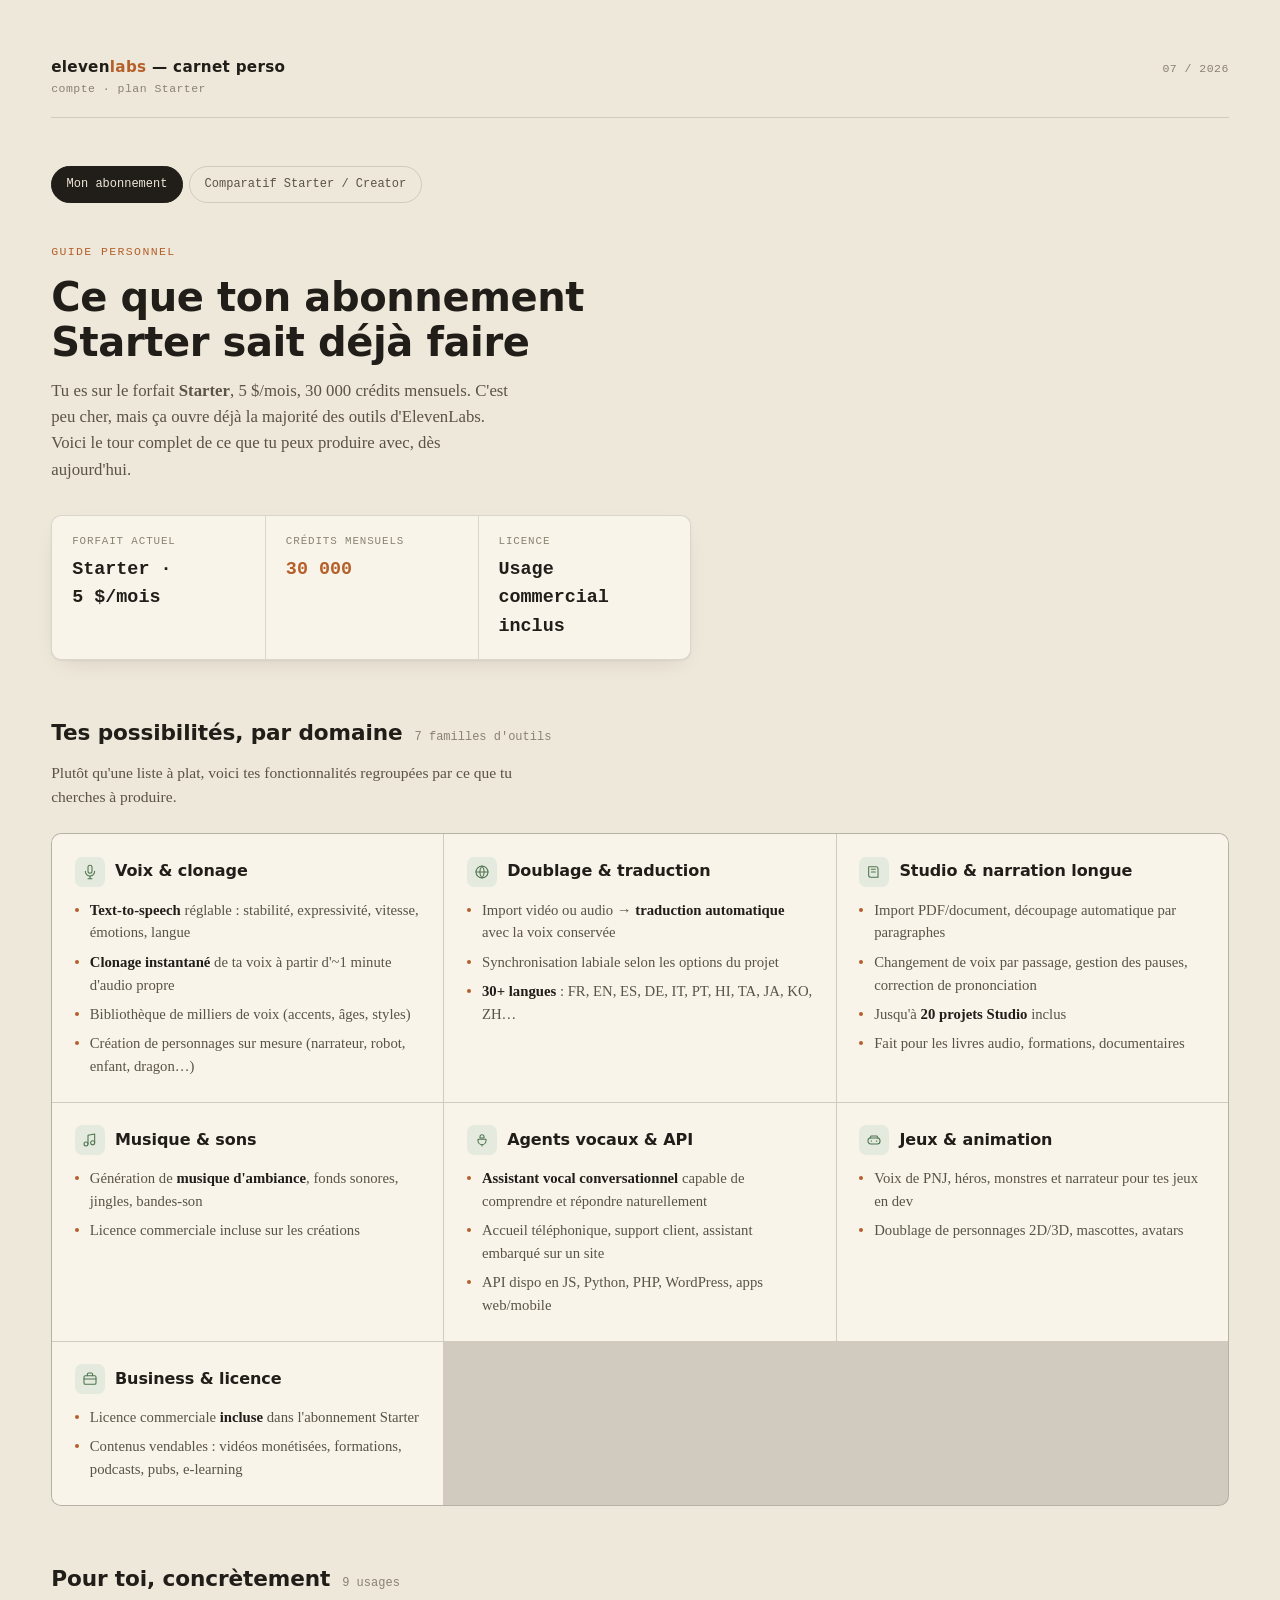
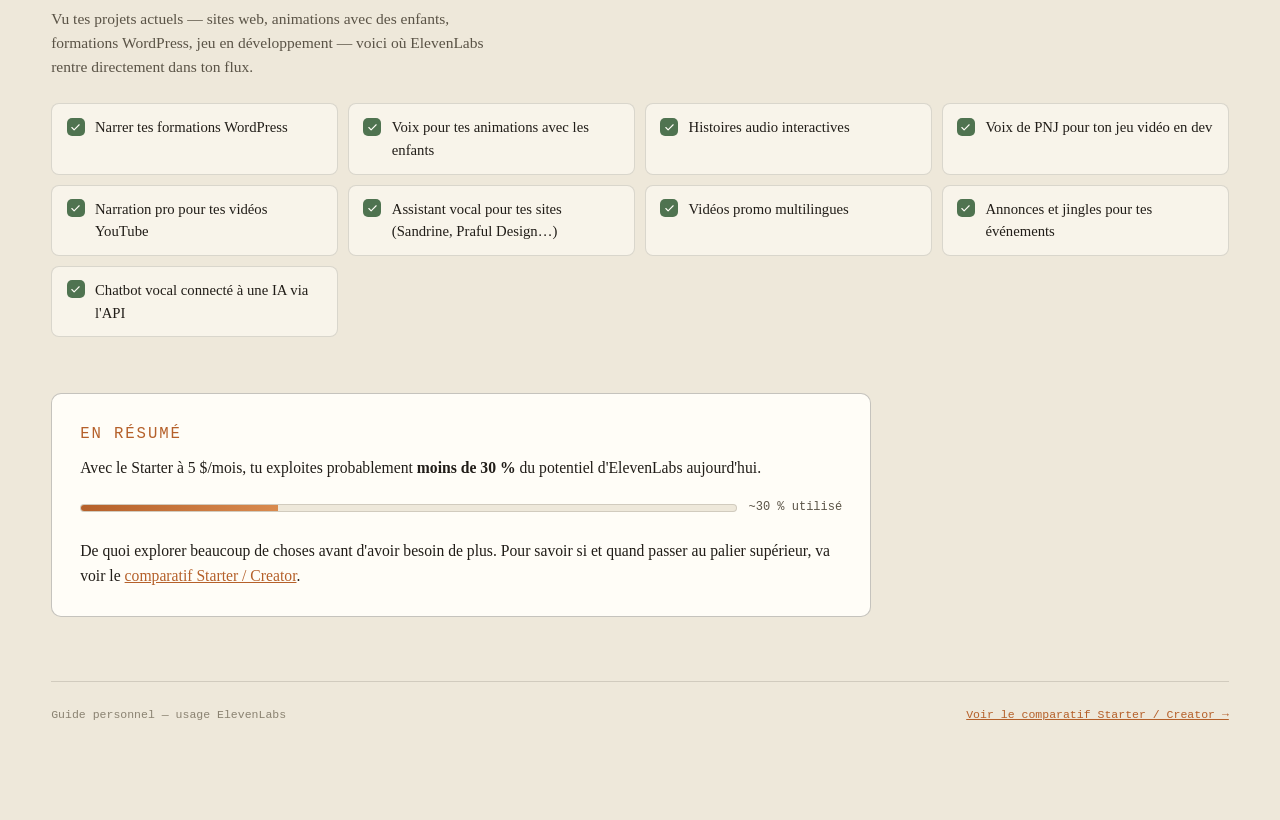
==== commit cde31e4c: "Make index.html full-width to match the comparatif page layout" ====
--- a/index.html
+++ b/index.html
@@ -93,10 +93,13 @@
   a:focus-visible, button:focus-visible { outline: 2px solid var(--copper); outline-offset: 3px; }
 
   .wrap {
-    max-width: 760px;
+    width: 100%;
+    max-width: 1680px;
     margin: 0 auto;
-    padding: 3.5rem 1.5rem 6rem;
-  }
+    padding: 3.5rem clamp(1.25rem, 4vw, 4rem) 6rem;
+  }
+
+  .hero { max-width: 74ch; margin-bottom: 0.5rem; }
 
   /* ---------- Header ---------- */
 
@@ -177,6 +180,7 @@
   .plan-strip {
     display: grid;
     grid-template-columns: repeat(3, 1fr);
+    max-width: 640px;
     border: 1px solid var(--line);
     border-radius: 10px;
     overflow: hidden;
@@ -244,16 +248,12 @@
 
   .grid {
     display: grid;
-    grid-template-columns: 1fr 1fr;
+    grid-template-columns: repeat(auto-fit, minmax(300px, 1fr));
     gap: 1px;
     background: var(--line);
     border: 1px solid var(--line);
     border-radius: 10px;
     overflow: hidden;
-  }
-
-  @media (max-width: 620px) {
-    .grid { grid-template-columns: 1fr; }
   }
 
   .card {
@@ -320,10 +320,9 @@
 
   .checklist {
     display: grid;
-    grid-template-columns: 1fr 1fr;
+    grid-template-columns: repeat(auto-fit, minmax(260px, 1fr));
     gap: 0.6rem;
   }
-  @media (max-width: 620px) { .checklist { grid-template-columns: 1fr; } }
 
   .check-item {
     display: flex;
@@ -354,6 +353,7 @@
 
   .verdict {
     margin-top: 3.5rem;
+    max-width: 820px;
     padding: 1.75rem;
     border: 1px solid var(--line-strong);
     border-radius: 10px;
@@ -421,9 +421,11 @@
     <a href="comparatif.html">Comparatif Starter / Creator</a>
   </nav>
 
-  <p class="eyebrow">Guide personnel</p>
-  <h1>Ce que ton abonnement Starter sait déjà faire</h1>
-  <p class="lede">Tu es sur le forfait <b>Starter</b>, 5&nbsp;$/mois, 30&nbsp;000 crédits mensuels. C'est peu cher, mais ça ouvre déjà la majorité des outils d'ElevenLabs. Voici le tour complet de ce que tu peux produire avec, dès aujourd'hui.</p>
+  <div class="hero">
+    <p class="eyebrow">Guide personnel</p>
+    <h1>Ce que ton abonnement Starter sait déjà faire</h1>
+    <p class="lede">Tu es sur le forfait <b>Starter</b>, 5&nbsp;$/mois, 30&nbsp;000 crédits mensuels. C'est peu cher, mais ça ouvre déjà la majorité des outils d'ElevenLabs. Voici le tour complet de ce que tu peux produire avec, dès aujourd'hui.</p>
+  </div>
 
   <div class="plan-strip">
     <div class="plan-cell">
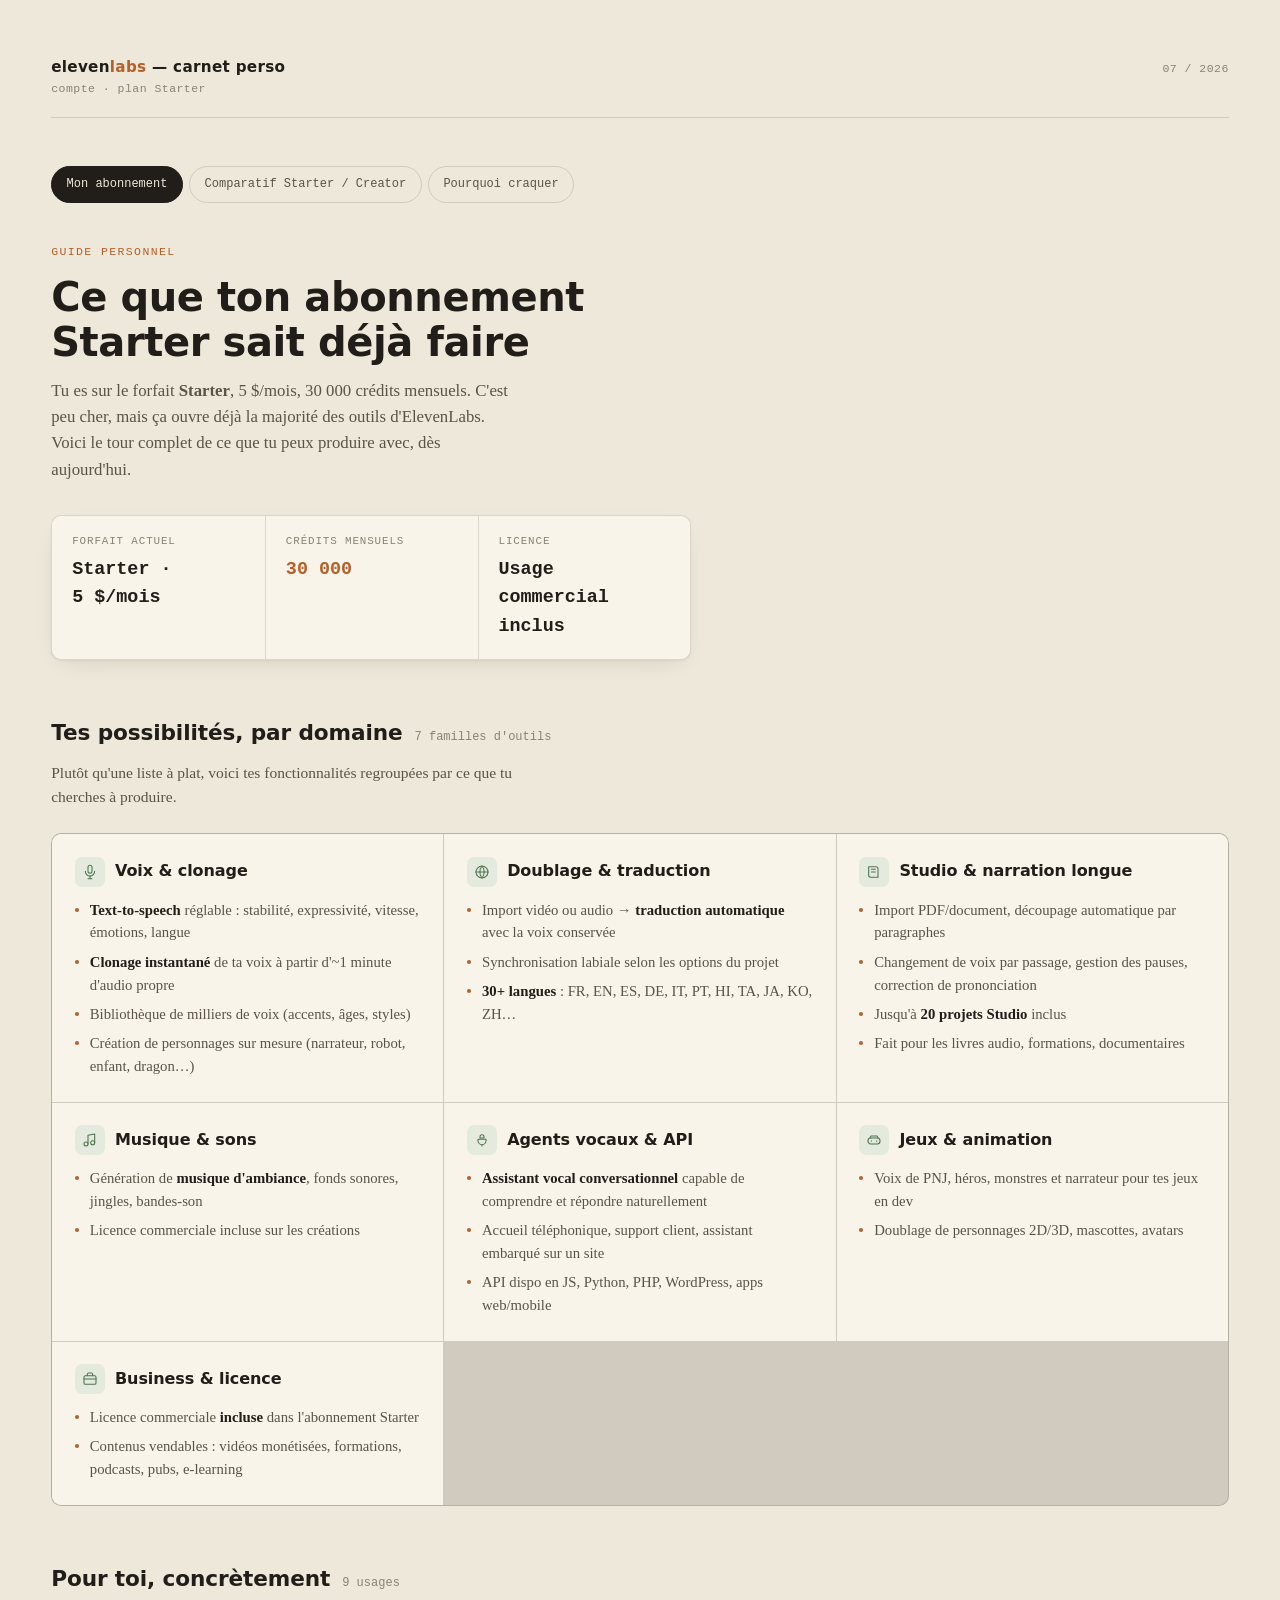
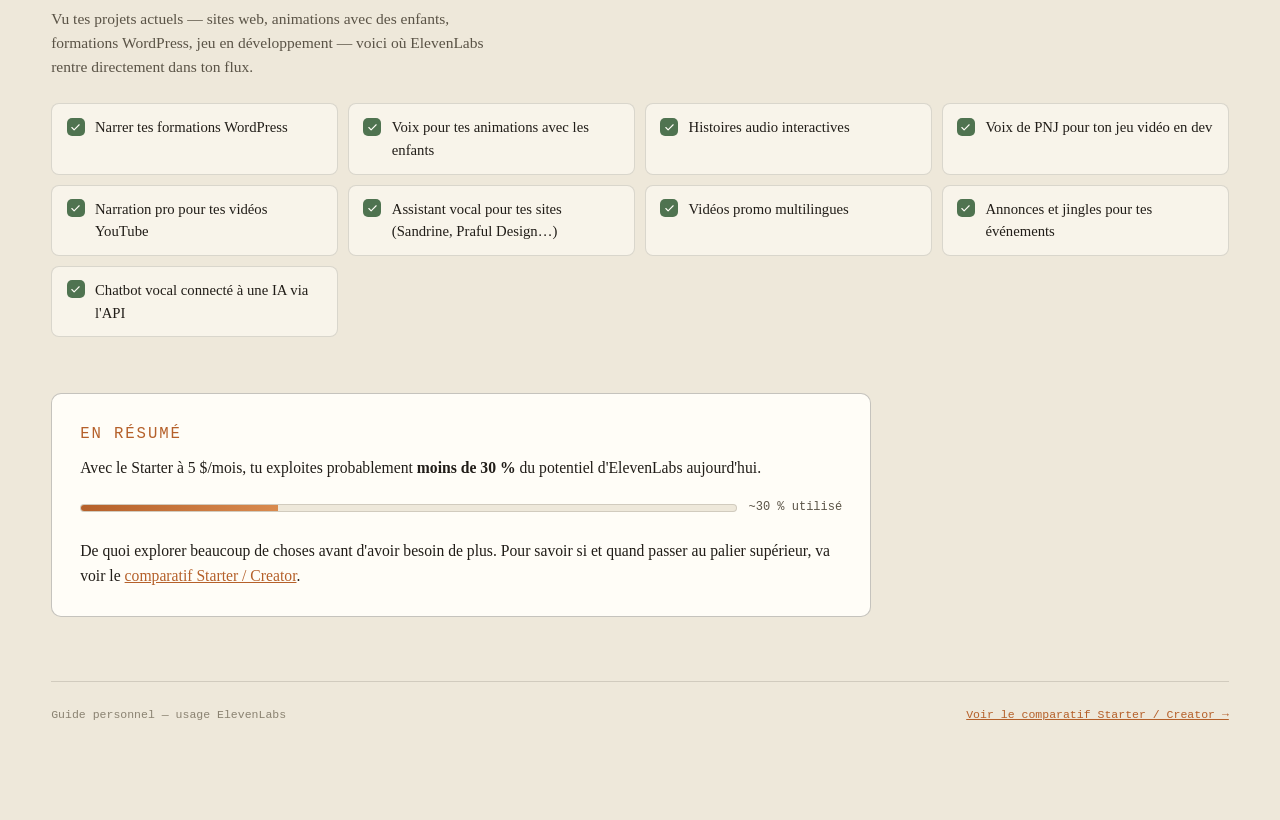
==== commit 441ebf3e: "Add emotional 'why you might cave' page for Creator plan and cross-link all three pages" ====
--- a/index.html
+++ b/index.html
@@ -419,6 +419,7 @@
   <nav class="nav-tabs">
     <a href="index.html" class="active">Mon abonnement</a>
     <a href="comparatif.html">Comparatif Starter / Creator</a>
+    <a href="craquer.html">Pourquoi craquer</a>
   </nav>
 
   <div class="hero">
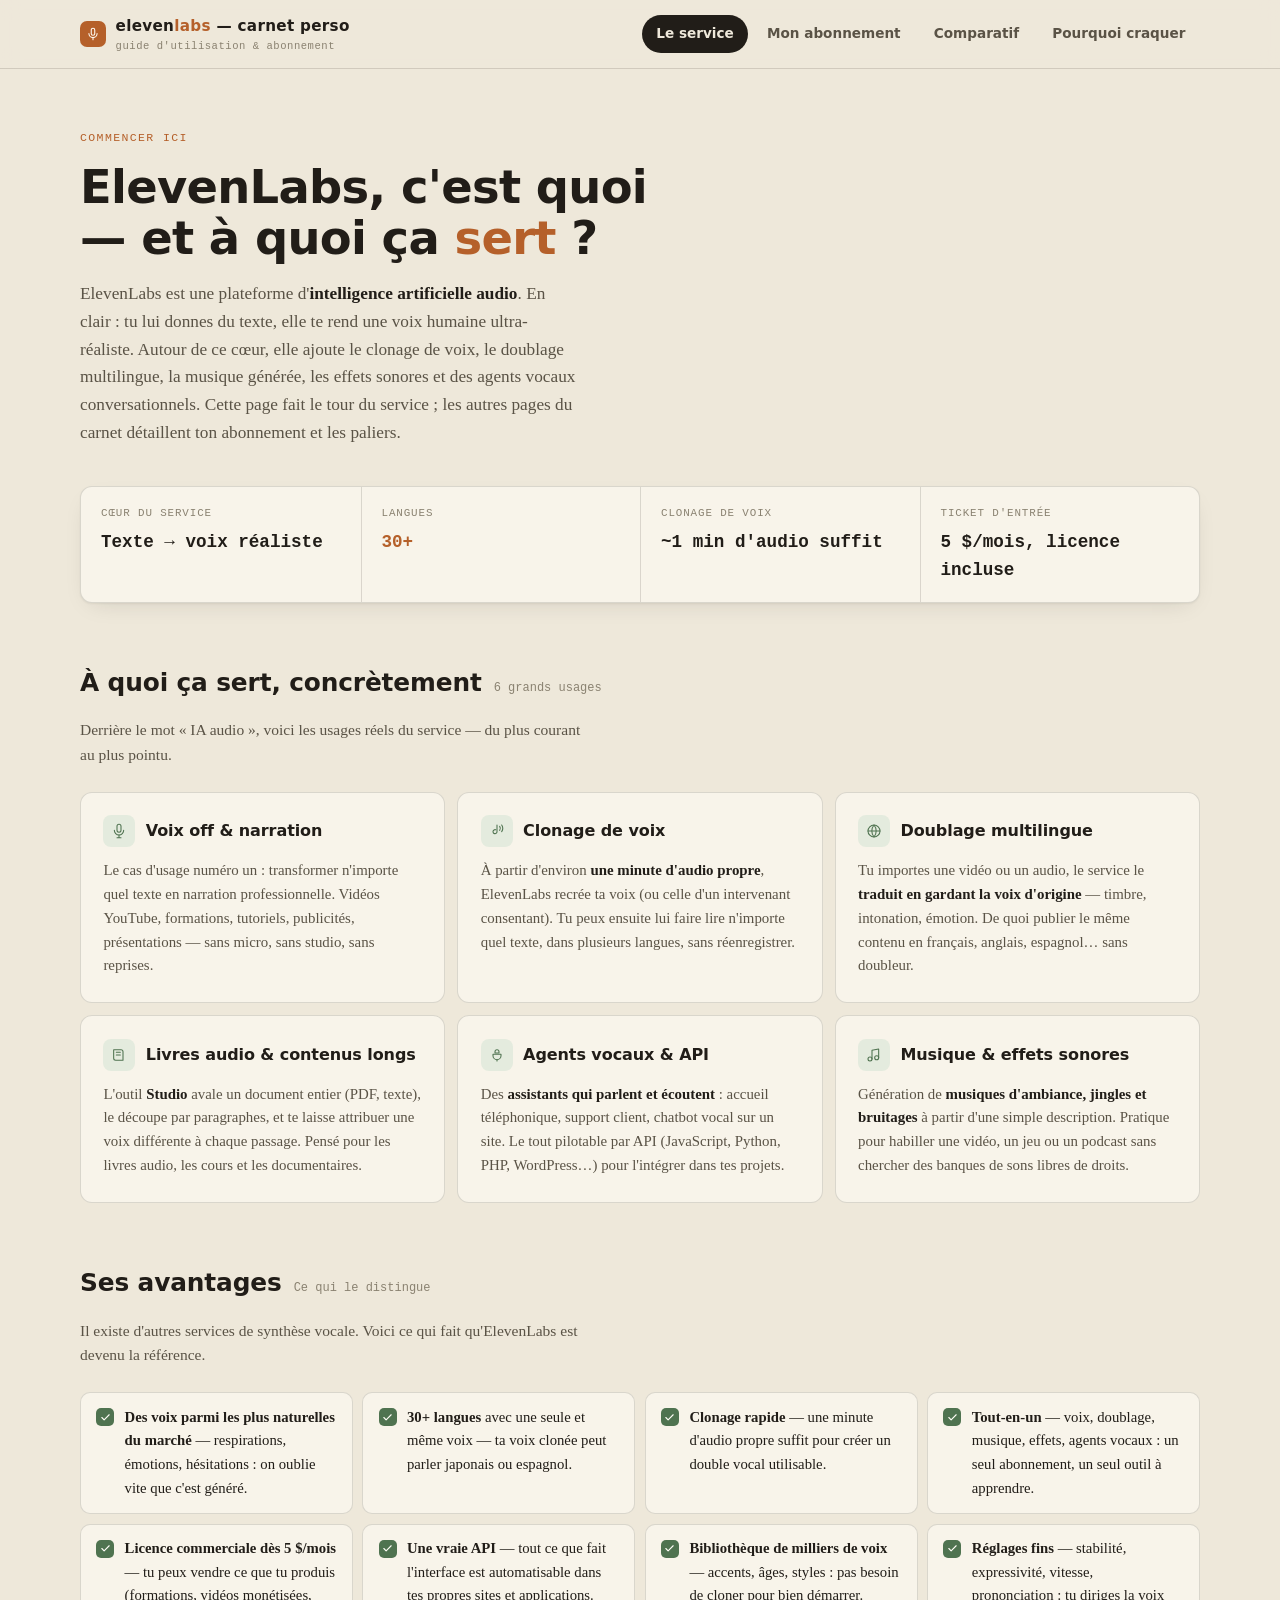
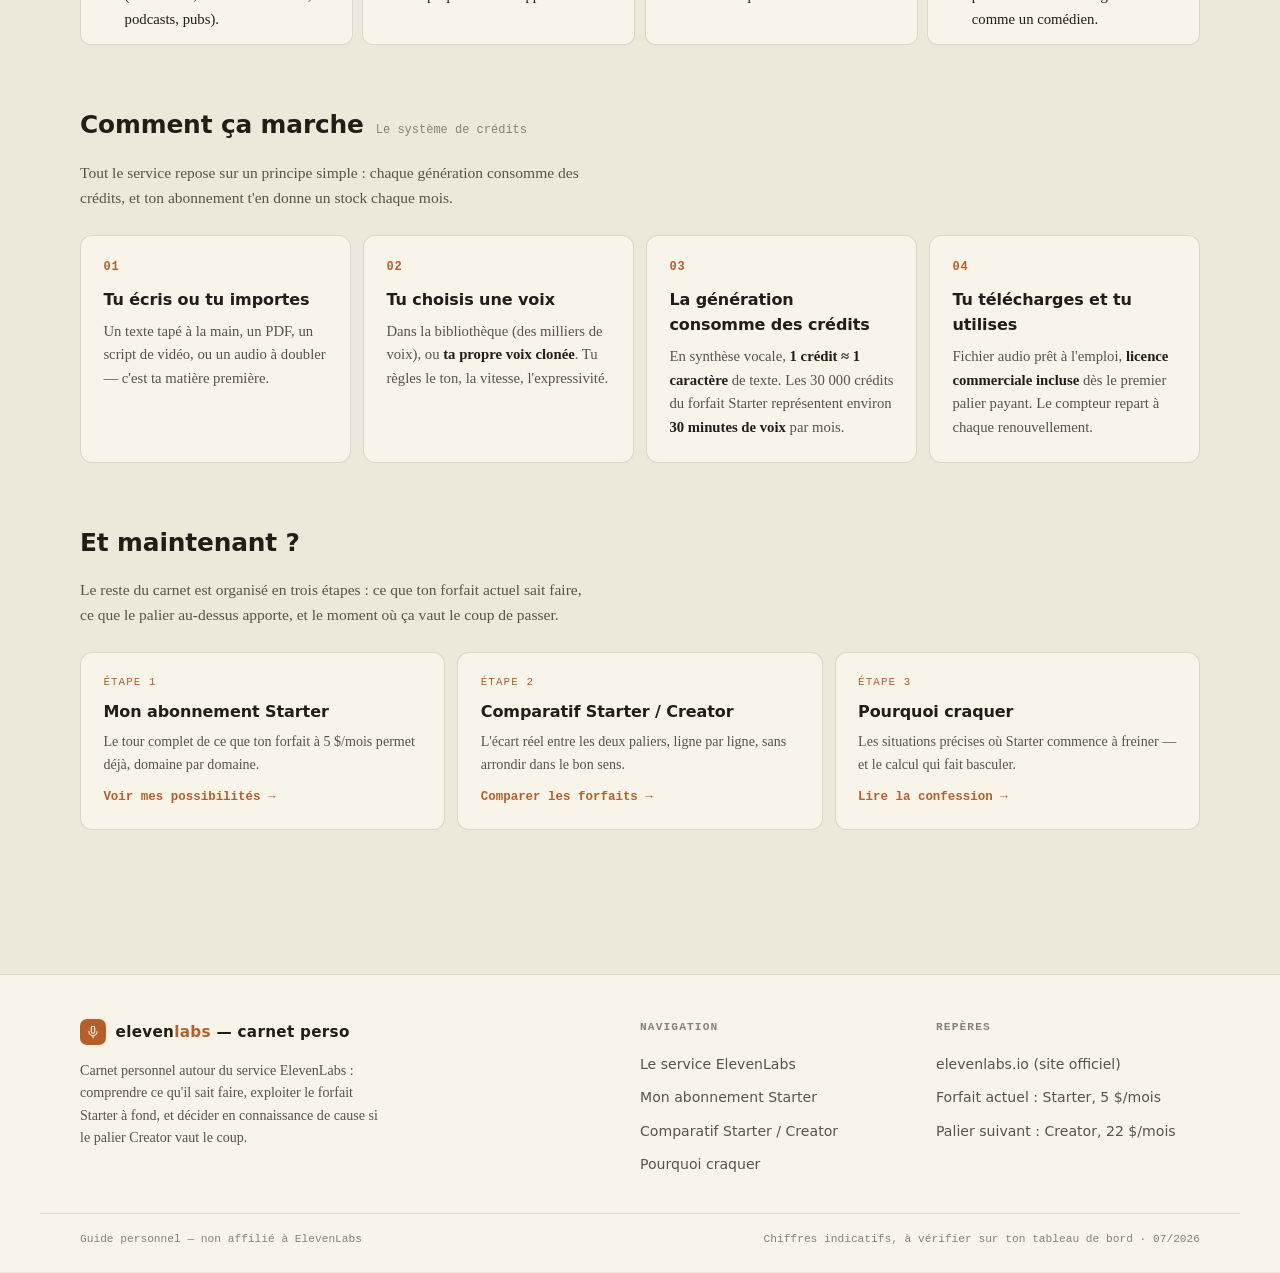
==== commit 895475f7: "Redesign complet du site : header sticky, footer, accueil expliquant le service - Nouveau design sys" ====
--- a/index.html
+++ b/index.html
@@ -3,576 +3,222 @@
 <head>
 <meta charset="UTF-8" />
 <meta name="viewport" content="width=device-width, initial-scale=1.0" />
-<title>Mon abonnement actuel — ElevenLabs</title>
-<style>
-  :root {
-    --bg: #EEE8DA;
-    --surface: #F8F4EA;
-    --surface-raised: #FFFDF7;
-    --ink: #211D18;
-    --ink-soft: #5A5346;
-    --ink-faint: #8A8271;
-    --copper: #B5602A;
-    --copper-bright: #D98A4E;
-    --signal: #4F7350;
-    --signal-soft: #E4EBDE;
-    --line: rgba(33, 29, 24, 0.14);
-    --line-strong: rgba(33, 29, 24, 0.26);
-    --shadow: 0 1px 2px rgba(33,29,24,0.06), 0 8px 24px -12px rgba(33,29,24,0.18);
-
-    --font-display: ui-sans-serif, system-ui, "Segoe UI", Roboto, Arial, sans-serif;
-    --font-body: ui-serif, Georgia, "Iowan Old Style", "Times New Roman", serif;
-    --font-mono: ui-monospace, "SF Mono", "Cascadia Code", "Roboto Mono", Menlo, Consolas, monospace;
-  }
-
-  @media (prefers-color-scheme: dark) {
-    :root {
-      --bg: #17140F;
-      --surface: #201B14;
-      --surface-raised: #262019;
-      --ink: #F3EEE2;
-      --ink-soft: #BDB39D;
-      --ink-faint: #837A67;
-      --copper: #E08B4F;
-      --copper-bright: #F2A968;
-      --signal: #8FB08D;
-      --signal-soft: #26301F;
-      --line: rgba(243, 238, 226, 0.14);
-      --line-strong: rgba(243, 238, 226, 0.26);
-      --shadow: 0 1px 2px rgba(0,0,0,0.3), 0 8px 24px -12px rgba(0,0,0,0.5);
-    }
-  }
-
-  :root[data-theme="dark"] {
-    --bg: #17140F;
-    --surface: #201B14;
-    --surface-raised: #262019;
-    --ink: #F3EEE2;
-    --ink-soft: #BDB39D;
-    --ink-faint: #837A67;
-    --copper: #E08B4F;
-    --copper-bright: #F2A968;
-    --signal: #8FB08D;
-    --signal-soft: #26301F;
-    --line: rgba(243, 238, 226, 0.14);
-    --line-strong: rgba(243, 238, 226, 0.26);
-    --shadow: 0 1px 2px rgba(0,0,0,0.3), 0 8px 24px -12px rgba(0,0,0,0.5);
-  }
-
-  :root[data-theme="light"] {
-    --bg: #EEE8DA;
-    --surface: #F8F4EA;
-    --surface-raised: #FFFDF7;
-    --ink: #211D18;
-    --ink-soft: #5A5346;
-    --ink-faint: #8A8271;
-    --copper: #B5602A;
-    --copper-bright: #D98A4E;
-    --signal: #4F7350;
-    --signal-soft: #E4EBDE;
-    --line: rgba(33, 29, 24, 0.14);
-    --line-strong: rgba(33, 29, 24, 0.26);
-    --shadow: 0 1px 2px rgba(33,29,24,0.06), 0 8px 24px -12px rgba(33,29,24,0.18);
-  }
-
-  * { box-sizing: border-box; }
-  html { -webkit-text-size-adjust: 100%; }
-
-  body {
-    margin: 0;
-    background: var(--bg);
-    color: var(--ink);
-    font-family: var(--font-body);
-    line-height: 1.55;
-    -webkit-font-smoothing: antialiased;
-  }
-
-  ::selection { background: var(--copper); color: var(--surface-raised); }
-
-  a { color: var(--copper); }
-  a:focus-visible, button:focus-visible { outline: 2px solid var(--copper); outline-offset: 3px; }
-
-  .wrap {
-    width: 100%;
-    max-width: 1680px;
-    margin: 0 auto;
-    padding: 3.5rem clamp(1.25rem, 4vw, 4rem) 6rem;
-  }
-
-  .hero { max-width: 74ch; margin-bottom: 0.5rem; }
-
-  /* ---------- Header ---------- */
-
-  header.top {
-    display: flex;
-    align-items: baseline;
-    justify-content: space-between;
-    gap: 1rem;
-    margin-bottom: 3rem;
-    padding-bottom: 1.25rem;
-    border-bottom: 1px solid var(--line);
-  }
-
-  .brand {
-    font-family: var(--font-display);
-    font-weight: 800;
-    font-size: 0.95rem;
-    letter-spacing: 0.02em;
-  }
-  .brand span { color: var(--copper); }
-
-  .brand-sub {
-    font-family: var(--font-mono);
-    font-size: 0.72rem;
-    color: var(--ink-faint);
-    letter-spacing: 0.04em;
-  }
-
-  .nav-tabs {
-    display: flex;
-    gap: 0.4rem;
-    margin-bottom: 2.5rem;
-  }
-  .nav-tabs a {
-    font-family: var(--font-mono);
-    font-size: 0.75rem;
-    text-decoration: none;
-    padding: 0.5rem 0.9rem;
-    border-radius: 100px;
-    border: 1px solid var(--line);
-    color: var(--ink-soft);
-  }
-  .nav-tabs a.active {
-    background: var(--ink);
-    color: var(--bg);
-    border-color: var(--ink);
-  }
-
-  .eyebrow {
-    font-family: var(--font-mono);
-    font-size: 0.72rem;
-    text-transform: uppercase;
-    letter-spacing: 0.12em;
-    color: var(--copper);
-    margin: 0 0 0.9rem;
-  }
-
-  h1 {
-    font-family: var(--font-display);
-    font-weight: 800;
-    font-size: clamp(1.9rem, 5vw, 2.5rem);
-    line-height: 1.12;
-    letter-spacing: -0.01em;
-    margin: 0 0 0.85rem;
-    text-wrap: balance;
-    max-width: 22ch;
-  }
-
-  .lede {
-    font-size: 1.05rem;
-    color: var(--ink-soft);
-    max-width: 56ch;
-    margin: 0 0 2rem;
-  }
-
-  /* ---------- Plan stat strip ---------- */
-
-  .plan-strip {
-    display: grid;
-    grid-template-columns: repeat(3, 1fr);
-    max-width: 640px;
-    border: 1px solid var(--line);
-    border-radius: 10px;
-    overflow: hidden;
-    background: var(--surface);
-    box-shadow: var(--shadow);
-  }
-
-  .plan-cell {
-    padding: 1.1rem 1.25rem;
-    border-left: 1px solid var(--line);
-  }
-  .plan-cell:first-child { border-left: none; }
-
-  .plan-cell .label {
-    font-family: var(--font-mono);
-    font-size: 0.68rem;
-    text-transform: uppercase;
-    letter-spacing: 0.08em;
-    color: var(--ink-faint);
-    margin-bottom: 0.35rem;
-  }
-
-  .plan-cell .value {
-    font-family: var(--font-mono);
-    font-weight: 600;
-    font-size: 1.15rem;
-    font-variant-numeric: tabular-nums;
-    color: var(--ink);
-  }
-  .plan-cell .value.accent { color: var(--copper); }
-
-  /* ---------- Sections ---------- */
-
-  section { margin-top: 3.5rem; }
-
-  .section-head {
-    display: flex;
-    align-items: baseline;
-    gap: 0.75rem;
-    margin-bottom: 1.5rem;
-  }
-
-  h2 {
-    font-family: var(--font-display);
-    font-weight: 800;
-    font-size: 1.35rem;
-    letter-spacing: -0.005em;
-    margin: 0;
-  }
-
-  .section-count {
-    font-family: var(--font-mono);
-    font-size: 0.75rem;
-    color: var(--ink-faint);
-  }
-
-  .section-note {
-    color: var(--ink-soft);
-    font-size: 0.97rem;
-    margin: -0.75rem 0 1.5rem;
-    max-width: 60ch;
-  }
-
-  /* ---------- Capability cards ---------- */
-
-  .grid {
-    display: grid;
-    grid-template-columns: repeat(auto-fit, minmax(300px, 1fr));
-    gap: 1px;
-    background: var(--line);
-    border: 1px solid var(--line);
-    border-radius: 10px;
-    overflow: hidden;
-  }
-
-  .card {
-    background: var(--surface);
-    padding: 1.4rem 1.4rem 1.5rem;
-  }
-
-  .card-head {
-    display: flex;
-    align-items: center;
-    gap: 0.65rem;
-    margin-bottom: 0.75rem;
-  }
-
-  .icon {
-    width: 30px;
-    height: 30px;
-    flex: none;
-    border-radius: 7px;
-    background: var(--signal-soft);
-    color: var(--signal);
-    display: flex;
-    align-items: center;
-    justify-content: center;
-  }
-  .icon svg { width: 16px; height: 16px; }
-
-  .card h3 {
-    font-family: var(--font-display);
-    font-weight: 700;
-    font-size: 1rem;
-    margin: 0;
-    letter-spacing: -0.005em;
-  }
-
-  .card ul {
-    margin: 0;
-    padding: 0;
-    list-style: none;
-    display: flex;
-    flex-direction: column;
-    gap: 0.4rem;
-  }
-
-  .card li {
-    font-size: 0.92rem;
-    color: var(--ink-soft);
-    padding-left: 0.95rem;
-    position: relative;
-  }
-  .card li::before {
-    content: "";
-    position: absolute;
-    left: 0;
-    top: 0.62em;
-    width: 4px;
-    height: 4px;
-    border-radius: 50%;
-    background: var(--copper);
-  }
-  .card li b { color: var(--ink); font-weight: 600; }
-
-  /* ---------- Use-case checklist ---------- */
-
-  .checklist {
-    display: grid;
-    grid-template-columns: repeat(auto-fit, minmax(260px, 1fr));
-    gap: 0.6rem;
-  }
-
-  .check-item {
-    display: flex;
-    align-items: flex-start;
-    gap: 0.65rem;
-    padding: 0.75rem 0.9rem;
-    background: var(--surface);
-    border: 1px solid var(--line);
-    border-radius: 8px;
-    font-size: 0.92rem;
-  }
-
-  .check-mark {
-    flex: none;
-    width: 18px;
-    height: 18px;
-    border-radius: 5px;
-    background: var(--signal);
-    color: var(--surface-raised);
-    display: flex;
-    align-items: center;
-    justify-content: center;
-    margin-top: 0.1rem;
-  }
-  .check-mark svg { width: 11px; height: 11px; }
-
-  /* ---------- Verdict / footer ---------- */
-
-  .verdict {
-    margin-top: 3.5rem;
-    max-width: 820px;
-    padding: 1.75rem;
-    border: 1px solid var(--line-strong);
-    border-radius: 10px;
-    background: var(--surface-raised);
-  }
-
-  .verdict .eyebrow { margin-bottom: 0.6rem; }
-
-  .verdict p { margin: 0 0 0.9rem; font-size: 0.98rem; }
-  .verdict p:last-child { margin-bottom: 0; }
-
-  .meter {
-    display: flex;
-    align-items: center;
-    gap: 0.7rem;
-    margin: 1.1rem 0 1.4rem;
-  }
-  .meter-track {
-    flex: 1;
-    height: 8px;
-    background: var(--bg);
-    border-radius: 4px;
-    overflow: hidden;
-    border: 1px solid var(--line);
-  }
-  .meter-fill {
-    height: 100%;
-    width: 30%;
-    background: linear-gradient(90deg, var(--copper), var(--copper-bright));
-  }
-  .meter-text {
-    font-family: var(--font-mono);
-    font-size: 0.75rem;
-    color: var(--ink-soft);
-    white-space: nowrap;
-  }
-
-  footer {
-    margin-top: 4rem;
-    padding-top: 1.5rem;
-    border-top: 1px solid var(--line);
-    font-family: var(--font-mono);
-    font-size: 0.72rem;
-    color: var(--ink-faint);
-    display: flex;
-    justify-content: space-between;
-    gap: 1rem;
-    flex-wrap: wrap;
-  }
-</style>
+<title>ElevenLabs, c'est quoi ? — Carnet perso</title>
+<meta name="description" content="Présentation du service ElevenLabs : à quoi il sert, ses avantages, comment fonctionnent les crédits." />
+<link rel="stylesheet" href="styles.css" />
 </head>
 <body>
-<div class="wrap">
-
-  <header class="top">
+
+<header class="site-header">
+  <div class="wrap bar">
+    <a class="brand" href="index.html">
+      <span class="mark"><svg viewBox="0 0 24 24" fill="none" stroke="currentColor" stroke-width="1.8" stroke-linecap="round" stroke-linejoin="round" aria-hidden="true"><rect x="9" y="2" width="6" height="12" rx="3"/><path d="M5 11a7 7 0 0 0 14 0"/><path d="M12 18v4"/></svg></span>
+      <span>eleven<em>labs</em> — carnet perso<small>guide d'utilisation &amp; abonnement</small></span>
+    </a>
+    <nav class="site-nav" aria-label="Navigation principale">
+      <a href="index.html" aria-current="page">Le service</a>
+      <a href="abonnement.html">Mon abonnement</a>
+      <a href="comparatif.html">Comparatif</a>
+      <a href="craquer.html">Pourquoi craquer</a>
+    </nav>
+  </div>
+</header>
+
+<main class="wrap">
+
+  <div class="hero">
+    <p class="eyebrow">Commencer ici</p>
+    <h1>ElevenLabs, c'est quoi — et à quoi ça <span class="accent">sert</span>&nbsp;?</h1>
+    <p class="lede">ElevenLabs est une plateforme d'<b>intelligence artificielle audio</b>. En clair&nbsp;: tu lui donnes du texte, elle te rend une voix humaine ultra-réaliste. Autour de ce cœur, elle ajoute le clonage de voix, le doublage multilingue, la musique générée, les effets sonores et des agents vocaux conversationnels. Cette page fait le tour du service&nbsp;; les autres pages du carnet détaillent ton abonnement et les paliers.</p>
+  </div>
+
+  <div class="stat-strip">
+      <div class="stat-cell">
+        <div class="label">Cœur du service</div>
+        <div class="value">Texte → voix réaliste</div>
+      </div>
+      <div class="stat-cell">
+        <div class="label">Langues</div>
+        <div class="value accent">30+</div>
+      </div>
+      <div class="stat-cell">
+        <div class="label">Clonage de voix</div>
+        <div class="value">~1 min d'audio suffit</div>
+      </div>
+      <div class="stat-cell">
+        <div class="label">Ticket d'entrée</div>
+        <div class="value">5&nbsp;$/mois, licence incluse</div>
+      </div>
+  </div>
+
+  <section>
+    <div class="section-head">
+      <h2>À quoi ça sert, concrètement</h2>
+      <span class="section-count">6 grands usages</span>
+    </div>
+    <p class="section-note">Derrière le mot « IA audio », voici les usages réels du service — du plus courant au plus pointu.</p>
+
+    <div class="grid">
+
+      <div class="card">
+        <div class="card-head">
+          <span class="icon"><svg viewBox="0 0 24 24" fill="none" stroke="currentColor" stroke-width="1.6" stroke-linecap="round" stroke-linejoin="round" aria-hidden="true"><rect x="9" y="2" width="6" height="12" rx="3"/><path d="M5 11a7 7 0 0 0 14 0"/><path d="M12 18v4M9 22h6"/></svg></span>
+          <h3>Voix off &amp; narration</h3>
+        </div>
+        <p>Le cas d'usage numéro un&nbsp;: transformer n'importe quel texte en narration professionnelle. Vidéos YouTube, formations, tutoriels, publicités, présentations — sans micro, sans studio, sans reprises.</p>
+      </div>
+
+      <div class="card">
+        <div class="card-head">
+          <span class="icon"><svg viewBox="0 0 24 24" fill="none" stroke="currentColor" stroke-width="1.6" stroke-linecap="round" stroke-linejoin="round" aria-hidden="true"><path d="M12 3v10a3 3 0 1 1-2-2.83"/><path d="M16 5a5 5 0 0 1 0 6M19 3a9 9 0 0 1 0 10"/></svg></span>
+          <h3>Clonage de voix</h3>
+        </div>
+        <p>À partir d'environ <b>une minute d'audio propre</b>, ElevenLabs recrée ta voix (ou celle d'un intervenant consentant). Tu peux ensuite lui faire lire n'importe quel texte, dans plusieurs langues, sans réenregistrer.</p>
+      </div>
+
+      <div class="card">
+        <div class="card-head">
+          <span class="icon"><svg viewBox="0 0 24 24" fill="none" stroke="currentColor" stroke-width="1.6" stroke-linecap="round" stroke-linejoin="round" aria-hidden="true"><circle cx="12" cy="12" r="9"/><path d="M3 12h18M12 3a14 14 0 0 1 0 18a14 14 0 0 1 0-18Z"/></svg></span>
+          <h3>Doublage multilingue</h3>
+        </div>
+        <p>Tu importes une vidéo ou un audio, le service le <b>traduit en gardant la voix d'origine</b> — timbre, intonation, émotion. De quoi publier le même contenu en français, anglais, espagnol… sans doubleur.</p>
+      </div>
+
+      <div class="card">
+        <div class="card-head">
+          <span class="icon"><svg viewBox="0 0 24 24" fill="none" stroke="currentColor" stroke-width="1.6" stroke-linecap="round" stroke-linejoin="round" aria-hidden="true"><path d="M4 4h11a3 3 0 0 1 3 3v13H7a3 3 0 0 1-3-3V4Z"/><path d="M8 8h6M8 12h6"/></svg></span>
+          <h3>Livres audio &amp; contenus longs</h3>
+        </div>
+        <p>L'outil <b>Studio</b> avale un document entier (PDF, texte), le découpe par paragraphes, et te laisse attribuer une voix différente à chaque passage. Pensé pour les livres audio, les cours et les documentaires.</p>
+      </div>
+
+      <div class="card">
+        <div class="card-head">
+          <span class="icon"><svg viewBox="0 0 24 24" fill="none" stroke="currentColor" stroke-width="1.6" stroke-linecap="round" stroke-linejoin="round" aria-hidden="true"><path d="M9 7a3 3 0 1 1 6 0v2H9V7Z"/><path d="M6 13v-2h12v2a6 6 0 0 1-12 0Z"/><path d="M12 19v2"/></svg></span>
+          <h3>Agents vocaux &amp; API</h3>
+        </div>
+        <p>Des <b>assistants qui parlent et écoutent</b>&nbsp;: accueil téléphonique, support client, chatbot vocal sur un site. Le tout pilotable par API (JavaScript, Python, PHP, WordPress…) pour l'intégrer dans tes projets.</p>
+      </div>
+
+      <div class="card">
+        <div class="card-head">
+          <span class="icon"><svg viewBox="0 0 24 24" fill="none" stroke="currentColor" stroke-width="1.6" stroke-linecap="round" stroke-linejoin="round" aria-hidden="true"><path d="M9 18V5l10-2v13"/><circle cx="6" cy="18" r="3"/><circle cx="16" cy="16" r="3"/></svg></span>
+          <h3>Musique &amp; effets sonores</h3>
+        </div>
+        <p>Génération de <b>musiques d'ambiance, jingles et bruitages</b> à partir d'une simple description. Pratique pour habiller une vidéo, un jeu ou un podcast sans chercher des banques de sons libres de droits.</p>
+      </div>
+
+    </div>
+  </section>
+
+  <section>
+    <div class="section-head">
+      <h2>Ses avantages</h2>
+      <span class="section-count">Ce qui le distingue</span>
+    </div>
+    <p class="section-note">Il existe d'autres services de synthèse vocale. Voici ce qui fait qu'ElevenLabs est devenu la référence.</p>
+
+    <div class="checklist">
+      <div class="check-item"><span class="check-mark"><svg viewBox="0 0 24 24" fill="none" stroke="currentColor" stroke-width="2.4" stroke-linecap="round" stroke-linejoin="round" aria-hidden="true"><path d="M4 12l5 5L20 6"/></svg></span><span><b>Des voix parmi les plus naturelles du marché</b> — respirations, émotions, hésitations&nbsp;: on oublie vite que c'est généré.</span></div>
+      <div class="check-item"><span class="check-mark"><svg viewBox="0 0 24 24" fill="none" stroke="currentColor" stroke-width="2.4" stroke-linecap="round" stroke-linejoin="round" aria-hidden="true"><path d="M4 12l5 5L20 6"/></svg></span><span><b>30+ langues</b> avec une seule et même voix — ta voix clonée peut parler japonais ou espagnol.</span></div>
+      <div class="check-item"><span class="check-mark"><svg viewBox="0 0 24 24" fill="none" stroke="currentColor" stroke-width="2.4" stroke-linecap="round" stroke-linejoin="round" aria-hidden="true"><path d="M4 12l5 5L20 6"/></svg></span><span><b>Clonage rapide</b> — une minute d'audio propre suffit pour créer un double vocal utilisable.</span></div>
+      <div class="check-item"><span class="check-mark"><svg viewBox="0 0 24 24" fill="none" stroke="currentColor" stroke-width="2.4" stroke-linecap="round" stroke-linejoin="round" aria-hidden="true"><path d="M4 12l5 5L20 6"/></svg></span><span><b>Tout-en-un</b> — voix, doublage, musique, effets, agents vocaux&nbsp;: un seul abonnement, un seul outil à apprendre.</span></div>
+      <div class="check-item"><span class="check-mark"><svg viewBox="0 0 24 24" fill="none" stroke="currentColor" stroke-width="2.4" stroke-linecap="round" stroke-linejoin="round" aria-hidden="true"><path d="M4 12l5 5L20 6"/></svg></span><span><b>Licence commerciale dès 5&nbsp;$/mois</b> — tu peux vendre ce que tu produis (formations, vidéos monétisées, podcasts, pubs).</span></div>
+      <div class="check-item"><span class="check-mark"><svg viewBox="0 0 24 24" fill="none" stroke="currentColor" stroke-width="2.4" stroke-linecap="round" stroke-linejoin="round" aria-hidden="true"><path d="M4 12l5 5L20 6"/></svg></span><span><b>Une vraie API</b> — tout ce que fait l'interface est automatisable dans tes propres sites et applications.</span></div>
+      <div class="check-item"><span class="check-mark"><svg viewBox="0 0 24 24" fill="none" stroke="currentColor" stroke-width="2.4" stroke-linecap="round" stroke-linejoin="round" aria-hidden="true"><path d="M4 12l5 5L20 6"/></svg></span><span><b>Bibliothèque de milliers de voix</b> — accents, âges, styles&nbsp;: pas besoin de cloner pour bien démarrer.</span></div>
+      <div class="check-item"><span class="check-mark"><svg viewBox="0 0 24 24" fill="none" stroke="currentColor" stroke-width="2.4" stroke-linecap="round" stroke-linejoin="round" aria-hidden="true"><path d="M4 12l5 5L20 6"/></svg></span><span><b>Réglages fins</b> — stabilité, expressivité, vitesse, prononciation&nbsp;: tu diriges la voix comme un comédien.</span></div>
+    </div>
+  </section>
+
+  <section>
+    <div class="section-head">
+      <h2>Comment ça marche</h2>
+      <span class="section-count">Le système de crédits</span>
+    </div>
+    <p class="section-note">Tout le service repose sur un principe simple&nbsp;: chaque génération consomme des crédits, et ton abonnement t'en donne un stock chaque mois.</p>
+
+    <div class="steps">
+      <div class="step">
+        <h3>Tu écris ou tu importes</h3>
+        <p>Un texte tapé à la main, un PDF, un script de vidéo, ou un audio à doubler — c'est ta matière première.</p>
+      </div>
+      <div class="step">
+        <h3>Tu choisis une voix</h3>
+        <p>Dans la bibliothèque (des milliers de voix), ou <b>ta propre voix clonée</b>. Tu règles le ton, la vitesse, l'expressivité.</p>
+      </div>
+      <div class="step">
+        <h3>La génération consomme des crédits</h3>
+        <p>En synthèse vocale, <b>1 crédit ≈ 1 caractère</b> de texte. Les 30&nbsp;000 crédits du forfait Starter représentent environ <b>30 minutes de voix</b> par mois.</p>
+      </div>
+      <div class="step">
+        <h3>Tu télécharges et tu utilises</h3>
+        <p>Fichier audio prêt à l'emploi, <b>licence commerciale incluse</b> dès le premier palier payant. Le compteur repart à chaque renouvellement.</p>
+      </div>
+    </div>
+  </section>
+
+  <section>
+    <div class="section-head">
+      <h2>Et maintenant&nbsp;?</h2>
+    </div>
+    <p class="section-note">Le reste du carnet est organisé en trois étapes&nbsp;: ce que ton forfait actuel sait faire, ce que le palier au-dessus apporte, et le moment où ça vaut le coup de passer.</p>
+
+    <div class="cta-row">
+      <a class="cta-card" href="abonnement.html">
+        <div class="cta-kicker">Étape 1</div>
+        <h3>Mon abonnement Starter</h3>
+        <p>Le tour complet de ce que ton forfait à 5&nbsp;$/mois permet déjà, domaine par domaine.</p>
+        <span class="cta-go">Voir mes possibilités →</span>
+      </a>
+      <a class="cta-card" href="comparatif.html">
+        <div class="cta-kicker">Étape 2</div>
+        <h3>Comparatif Starter / Creator</h3>
+        <p>L'écart réel entre les deux paliers, ligne par ligne, sans arrondir dans le bon sens.</p>
+        <span class="cta-go">Comparer les forfaits →</span>
+      </a>
+      <a class="cta-card" href="craquer.html">
+        <div class="cta-kicker">Étape 3</div>
+        <h3>Pourquoi craquer</h3>
+        <p>Les situations précises où Starter commence à freiner — et le calcul qui fait basculer.</p>
+        <span class="cta-go">Lire la confession →</span>
+      </a>
+    </div>
+  </section>
+
+</main>
+
+<footer class="site-footer">
+  <div class="wrap cols">
     <div>
-      <div class="brand">eleven<span>labs</span> — carnet perso</div>
-      <div class="brand-sub">compte · plan Starter</div>
-    </div>
-    <div class="brand-sub">07 / 2026</div>
-  </header>
-
-  <nav class="nav-tabs">
-    <a href="index.html" class="active">Mon abonnement</a>
-    <a href="comparatif.html">Comparatif Starter / Creator</a>
-    <a href="craquer.html">Pourquoi craquer</a>
-  </nav>
-
-  <div class="hero">
-    <p class="eyebrow">Guide personnel</p>
-    <h1>Ce que ton abonnement Starter sait déjà faire</h1>
-    <p class="lede">Tu es sur le forfait <b>Starter</b>, 5&nbsp;$/mois, 30&nbsp;000 crédits mensuels. C'est peu cher, mais ça ouvre déjà la majorité des outils d'ElevenLabs. Voici le tour complet de ce que tu peux produire avec, dès aujourd'hui.</p>
-  </div>
-
-  <div class="plan-strip">
-    <div class="plan-cell">
-      <div class="label">Forfait actuel</div>
-      <div class="value">Starter · 5&nbsp;$/mois</div>
-    </div>
-    <div class="plan-cell">
-      <div class="label">Crédits mensuels</div>
-      <div class="value accent">30&nbsp;000</div>
-    </div>
-    <div class="plan-cell">
-      <div class="label">Licence</div>
-      <div class="value">Usage commercial inclus</div>
-    </div>
-  </div>
-
-  <section>
-    <div class="section-head">
-      <h2>Tes possibilités, par domaine</h2>
-      <span class="section-count">7 familles d'outils</span>
-    </div>
-    <p class="section-note">Plutôt qu'une liste à plat, voici tes fonctionnalités regroupées par ce que tu cherches à produire.</p>
-
-    <div class="grid">
-
-      <div class="card">
-        <div class="card-head">
-          <span class="icon"><svg viewBox="0 0 24 24" fill="none" stroke="currentColor" stroke-width="1.6" stroke-linecap="round" stroke-linejoin="round"><rect x="9" y="2" width="6" height="12" rx="3"/><path d="M5 11a7 7 0 0 0 14 0"/><path d="M12 18v4M9 22h6"/></svg></span>
-          <h3>Voix &amp; clonage</h3>
-        </div>
-        <ul>
-          <li><b>Text-to-speech</b> réglable&nbsp;: stabilité, expressivité, vitesse, émotions, langue</li>
-          <li><b>Clonage instantané</b> de ta voix à partir d'~1 minute d'audio propre</li>
-          <li>Bibliothèque de milliers de voix (accents, âges, styles)</li>
-          <li>Création de personnages sur mesure (narrateur, robot, enfant, dragon…)</li>
-        </ul>
-      </div>
-
-      <div class="card">
-        <div class="card-head">
-          <span class="icon"><svg viewBox="0 0 24 24" fill="none" stroke="currentColor" stroke-width="1.6" stroke-linecap="round" stroke-linejoin="round"><circle cx="12" cy="12" r="9"/><path d="M3 12h18M12 3a14 14 0 0 1 0 18a14 14 0 0 1 0-18Z"/></svg></span>
-          <h3>Doublage &amp; traduction</h3>
-        </div>
-        <ul>
-          <li>Import vidéo ou audio → <b>traduction automatique</b> avec la voix conservée</li>
-          <li>Synchronisation labiale selon les options du projet</li>
-          <li><b>30+ langues</b>&nbsp;: FR, EN, ES, DE, IT, PT, HI, TA, JA, KO, ZH…</li>
-        </ul>
-      </div>
-
-      <div class="card">
-        <div class="card-head">
-          <span class="icon"><svg viewBox="0 0 24 24" fill="none" stroke="currentColor" stroke-width="1.6" stroke-linecap="round" stroke-linejoin="round"><path d="M4 4h11a3 3 0 0 1 3 3v13H7a3 3 0 0 1-3-3V4Z"/><path d="M8 8h6M8 12h6"/></svg></span>
-          <h3>Studio &amp; narration longue</h3>
-        </div>
-        <ul>
-          <li>Import PDF/document, découpage automatique par paragraphes</li>
-          <li>Changement de voix par passage, gestion des pauses, correction de prononciation</li>
-          <li>Jusqu'à <b>20 projets Studio</b> inclus</li>
-          <li>Fait pour les livres audio, formations, documentaires</li>
-        </ul>
-      </div>
-
-      <div class="card">
-        <div class="card-head">
-          <span class="icon"><svg viewBox="0 0 24 24" fill="none" stroke="currentColor" stroke-width="1.6" stroke-linecap="round" stroke-linejoin="round"><path d="M9 18V5l10-2v13"/><circle cx="6" cy="18" r="3"/><circle cx="16" cy="16" r="3"/></svg></span>
-          <h3>Musique &amp; sons</h3>
-        </div>
-        <ul>
-          <li>Génération de <b>musique d'ambiance</b>, fonds sonores, jingles, bandes-son</li>
-          <li>Licence commerciale incluse sur les créations</li>
-        </ul>
-      </div>
-
-      <div class="card">
-        <div class="card-head">
-          <span class="icon"><svg viewBox="0 0 24 24" fill="none" stroke="currentColor" stroke-width="1.6" stroke-linecap="round" stroke-linejoin="round"><path d="M9 7a3 3 0 1 1 6 0v2H9V7Z"/><path d="M6 13v-2h12v2a6 6 0 0 1-12 0Z"/><path d="M12 19v2"/></svg></span>
-          <h3>Agents vocaux &amp; API</h3>
-        </div>
-        <ul>
-          <li><b>Assistant vocal conversationnel</b> capable de comprendre et répondre naturellement</li>
-          <li>Accueil téléphonique, support client, assistant embarqué sur un site</li>
-          <li>API dispo en JS, Python, PHP, WordPress, apps web/mobile</li>
-        </ul>
-      </div>
-
-      <div class="card">
-        <div class="card-head">
-          <span class="icon"><svg viewBox="0 0 24 24" fill="none" stroke="currentColor" stroke-width="1.6" stroke-linecap="round" stroke-linejoin="round"><rect x="3" y="9" width="18" height="9" rx="4"/><path d="M8 13v1M16 13v1M6 9l1.5-3h9L18 9"/></svg></span>
-          <h3>Jeux &amp; animation</h3>
-        </div>
-        <ul>
-          <li>Voix de PNJ, héros, monstres et narrateur pour tes jeux en dev</li>
-          <li>Doublage de personnages 2D/3D, mascottes, avatars</li>
-        </ul>
-      </div>
-
-      <div class="card">
-        <div class="card-head">
-          <span class="icon"><svg viewBox="0 0 24 24" fill="none" stroke="currentColor" stroke-width="1.6" stroke-linecap="round" stroke-linejoin="round"><rect x="3" y="7" width="18" height="13" rx="2"/><path d="M8 7V5a2 2 0 0 1 2-2h4a2 2 0 0 1 2 2v2M3 12h18"/></svg></span>
-          <h3>Business &amp; licence</h3>
-        </div>
-        <ul>
-          <li>Licence commerciale <b>incluse</b> dans l'abonnement Starter</li>
-          <li>Contenus vendables&nbsp;: vidéos monétisées, formations, podcasts, pubs, e-learning</li>
-        </ul>
-      </div>
-
-    </div>
-  </section>
-
-  <section>
-    <div class="section-head">
-      <h2>Pour toi, concrètement</h2>
-      <span class="section-count">9 usages</span>
-    </div>
-    <p class="section-note">Vu tes projets actuels — sites web, animations avec des enfants, formations WordPress, jeu en développement — voici où ElevenLabs rentre directement dans ton flux.</p>
-
-    <div class="checklist">
-      <div class="check-item"><span class="check-mark"><svg viewBox="0 0 24 24" fill="none" stroke="currentColor" stroke-width="2.4" stroke-linecap="round" stroke-linejoin="round"><path d="M4 12l5 5L20 6"/></svg></span>Narrer tes formations WordPress</div>
-      <div class="check-item"><span class="check-mark"><svg viewBox="0 0 24 24" fill="none" stroke="currentColor" stroke-width="2.4" stroke-linecap="round" stroke-linejoin="round"><path d="M4 12l5 5L20 6"/></svg></span>Voix pour tes animations avec les enfants</div>
-      <div class="check-item"><span class="check-mark"><svg viewBox="0 0 24 24" fill="none" stroke="currentColor" stroke-width="2.4" stroke-linecap="round" stroke-linejoin="round"><path d="M4 12l5 5L20 6"/></svg></span>Histoires audio interactives</div>
-      <div class="check-item"><span class="check-mark"><svg viewBox="0 0 24 24" fill="none" stroke="currentColor" stroke-width="2.4" stroke-linecap="round" stroke-linejoin="round"><path d="M4 12l5 5L20 6"/></svg></span>Voix de PNJ pour ton jeu vidéo en dev</div>
-      <div class="check-item"><span class="check-mark"><svg viewBox="0 0 24 24" fill="none" stroke="currentColor" stroke-width="2.4" stroke-linecap="round" stroke-linejoin="round"><path d="M4 12l5 5L20 6"/></svg></span>Narration pro pour tes vidéos YouTube</div>
-      <div class="check-item"><span class="check-mark"><svg viewBox="0 0 24 24" fill="none" stroke="currentColor" stroke-width="2.4" stroke-linecap="round" stroke-linejoin="round"><path d="M4 12l5 5L20 6"/></svg></span>Assistant vocal pour tes sites (Sandrine, Praful Design…)</div>
-      <div class="check-item"><span class="check-mark"><svg viewBox="0 0 24 24" fill="none" stroke="currentColor" stroke-width="2.4" stroke-linecap="round" stroke-linejoin="round"><path d="M4 12l5 5L20 6"/></svg></span>Vidéos promo multilingues</div>
-      <div class="check-item"><span class="check-mark"><svg viewBox="0 0 24 24" fill="none" stroke="currentColor" stroke-width="2.4" stroke-linecap="round" stroke-linejoin="round"><path d="M4 12l5 5L20 6"/></svg></span>Annonces et jingles pour tes événements</div>
-      <div class="check-item"><span class="check-mark"><svg viewBox="0 0 24 24" fill="none" stroke="currentColor" stroke-width="2.4" stroke-linecap="round" stroke-linejoin="round"><path d="M4 12l5 5L20 6"/></svg></span>Chatbot vocal connecté à une IA via l'API</div>
-    </div>
-  </section>
-
-  <div class="verdict">
-    <p class="eyebrow">En résumé</p>
-    <p>Avec le Starter à 5&nbsp;$/mois, tu exploites probablement <b>moins de 30&nbsp;%</b> du potentiel d'ElevenLabs aujourd'hui.</p>
-    <div class="meter">
-      <div class="meter-track"><div class="meter-fill"></div></div>
-      <span class="meter-text">~30 % utilisé</span>
-    </div>
-    <p>De quoi explorer beaucoup de choses avant d'avoir besoin de plus. Pour savoir si et quand passer au palier supérieur, va voir le <a href="comparatif.html">comparatif Starter / Creator</a>.</p>
-  </div>
-
-  <footer>
-    <span>Guide personnel — usage ElevenLabs</span>
-    <span><a href="comparatif.html">Voir le comparatif Starter / Creator →</a></span>
-  </footer>
-
-</div>
+      <a class="brand" href="index.html">
+        <span class="mark"><svg viewBox="0 0 24 24" fill="none" stroke="currentColor" stroke-width="1.8" stroke-linecap="round" stroke-linejoin="round" aria-hidden="true"><rect x="9" y="2" width="6" height="12" rx="3"/><path d="M5 11a7 7 0 0 0 14 0"/><path d="M12 18v4"/></svg></span>
+        <span>eleven<em>labs</em> — carnet perso</span>
+      </a>
+      <p>Carnet personnel autour du service ElevenLabs&nbsp;: comprendre ce qu'il sait faire, exploiter le forfait Starter à fond, et décider en connaissance de cause si le palier Creator vaut le coup.</p>
+    </div>
+    <div>
+      <h4>Navigation</h4>
+      <ul>
+        <li><a href="index.html">Le service ElevenLabs</a></li>
+        <li><a href="abonnement.html">Mon abonnement Starter</a></li>
+        <li><a href="comparatif.html">Comparatif Starter / Creator</a></li>
+        <li><a href="craquer.html">Pourquoi craquer</a></li>
+      </ul>
+    </div>
+    <div>
+      <h4>Repères</h4>
+      <ul>
+        <li><a href="https://elevenlabs.io" rel="noopener">elevenlabs.io (site officiel)</a></li>
+        <li><a href="abonnement.html">Forfait actuel&nbsp;: Starter, 5&nbsp;$/mois</a></li>
+        <li><a href="comparatif.html">Palier suivant&nbsp;: Creator, 22&nbsp;$/mois</a></li>
+      </ul>
+    </div>
+  </div>
+  <div class="wrap legal">
+    <span>Guide personnel — non affilié à ElevenLabs</span>
+    <span>Chiffres indicatifs, à vérifier sur ton tableau de bord · 07/2026</span>
+  </div>
+</footer>
+
 </body>
 </html>
--- a/styles.css
+++ b/styles.css
@@ -0,0 +1,797 @@
+/* =========================================================
+   Design system — carnet perso ElevenLabs
+   Partagé par toutes les pages du site.
+   ========================================================= */
+
+:root {
+  --bg: #EEE8DA;
+  --surface: #F8F4EA;
+  --surface-raised: #FFFDF7;
+  --ink: #211D18;
+  --ink-soft: #5A5346;
+  --ink-faint: #8A8271;
+  --copper: #B5602A;
+  --copper-bright: #D98A4E;
+  --copper-soft: rgba(181, 96, 42, 0.10);
+  --signal: #4F7350;
+  --signal-soft: #E4EBDE;
+  --line: rgba(33, 29, 24, 0.14);
+  --line-strong: rgba(33, 29, 24, 0.26);
+  --shadow: 0 1px 2px rgba(33,29,24,0.06), 0 8px 24px -12px rgba(33,29,24,0.18);
+  --header-bg: rgba(238, 232, 218, 0.88);
+
+  --font-display: ui-sans-serif, system-ui, "Segoe UI", Roboto, Arial, sans-serif;
+  --font-body: ui-serif, Georgia, "Iowan Old Style", "Times New Roman", serif;
+  --font-mono: ui-monospace, "SF Mono", "Cascadia Code", "Roboto Mono", Menlo, Consolas, monospace;
+}
+
+@media (prefers-color-scheme: dark) {
+  :root {
+    --bg: #17140F;
+    --surface: #201B14;
+    --surface-raised: #262019;
+    --ink: #F3EEE2;
+    --ink-soft: #BDB39D;
+    --ink-faint: #837A67;
+    --copper: #E08B4F;
+    --copper-bright: #F2A968;
+    --copper-soft: rgba(224, 139, 79, 0.12);
+    --signal: #8FB08D;
+    --signal-soft: #26301F;
+    --line: rgba(243, 238, 226, 0.14);
+    --line-strong: rgba(243, 238, 226, 0.26);
+    --shadow: 0 1px 2px rgba(0,0,0,0.3), 0 8px 24px -12px rgba(0,0,0,0.5);
+    --header-bg: rgba(23, 20, 15, 0.88);
+  }
+}
+
+:root[data-theme="dark"] {
+  --bg: #17140F;
+  --surface: #201B14;
+  --surface-raised: #262019;
+  --ink: #F3EEE2;
+  --ink-soft: #BDB39D;
+  --ink-faint: #837A67;
+  --copper: #E08B4F;
+  --copper-bright: #F2A968;
+  --copper-soft: rgba(224, 139, 79, 0.12);
+  --signal: #8FB08D;
+  --signal-soft: #26301F;
+  --line: rgba(243, 238, 226, 0.14);
+  --line-strong: rgba(243, 238, 226, 0.26);
+  --shadow: 0 1px 2px rgba(0,0,0,0.3), 0 8px 24px -12px rgba(0,0,0,0.5);
+  --header-bg: rgba(23, 20, 15, 0.88);
+}
+
+:root[data-theme="light"] {
+  --bg: #EEE8DA;
+  --surface: #F8F4EA;
+  --surface-raised: #FFFDF7;
+  --ink: #211D18;
+  --ink-soft: #5A5346;
+  --ink-faint: #8A8271;
+  --copper: #B5602A;
+  --copper-bright: #D98A4E;
+  --copper-soft: rgba(181, 96, 42, 0.10);
+  --signal: #4F7350;
+  --signal-soft: #E4EBDE;
+  --line: rgba(33, 29, 24, 0.14);
+  --line-strong: rgba(33, 29, 24, 0.26);
+  --shadow: 0 1px 2px rgba(33,29,24,0.06), 0 8px 24px -12px rgba(33,29,24,0.18);
+  --header-bg: rgba(238, 232, 218, 0.88);
+}
+
+/* ---------- Base ---------- */
+
+* { box-sizing: border-box; }
+html { -webkit-text-size-adjust: 100%; scroll-behavior: smooth; }
+
+@media (prefers-reduced-motion: reduce) {
+  html { scroll-behavior: auto; }
+  *, *::before, *::after {
+    animation-duration: 0.001ms !important;
+    animation-iteration-count: 1 !important;
+    transition-duration: 0.001ms !important;
+  }
+}
+
+body {
+  margin: 0;
+  background: var(--bg);
+  color: var(--ink);
+  font-family: var(--font-body);
+  line-height: 1.6;
+  -webkit-font-smoothing: antialiased;
+}
+
+::selection { background: var(--copper); color: var(--surface-raised); }
+
+a { color: var(--copper); }
+a:focus-visible, button:focus-visible { outline: 2px solid var(--copper); outline-offset: 3px; }
+
+img, svg { max-width: 100%; }
+
+.wrap {
+  width: 100%;
+  max-width: 1200px;
+  margin: 0 auto;
+  padding: 0 clamp(1.25rem, 4vw, 2.5rem);
+}
+
+main.wrap { padding-top: 2.75rem; padding-bottom: 5rem; }
+
+/* ---------- Header + menu ---------- */
+
+.site-header {
+  position: sticky;
+  top: 0;
+  z-index: 20;
+  background: var(--header-bg);
+  backdrop-filter: blur(10px);
+  -webkit-backdrop-filter: blur(10px);
+  border-bottom: 1px solid var(--line);
+}
+
+.site-header .bar {
+  display: flex;
+  align-items: center;
+  justify-content: space-between;
+  gap: 1rem;
+  flex-wrap: wrap;
+  padding-top: 0.85rem;
+  padding-bottom: 0.85rem;
+}
+
+.brand {
+  font-family: var(--font-display);
+  font-weight: 800;
+  font-size: 0.95rem;
+  letter-spacing: 0.02em;
+  color: var(--ink);
+  text-decoration: none;
+  display: flex;
+  align-items: center;
+  gap: 0.6rem;
+}
+.brand .mark {
+  width: 26px;
+  height: 26px;
+  flex: none;
+  border-radius: 7px;
+  background: var(--copper);
+  color: var(--surface-raised);
+  display: flex;
+  align-items: center;
+  justify-content: center;
+}
+.brand .mark svg { width: 14px; height: 14px; }
+.brand em { font-style: normal; color: var(--copper); }
+.brand small {
+  display: block;
+  font-family: var(--font-mono);
+  font-weight: 400;
+  font-size: 0.66rem;
+  color: var(--ink-faint);
+  letter-spacing: 0.05em;
+}
+
+.site-nav {
+  display: flex;
+  align-items: center;
+  gap: 0.25rem;
+  flex-wrap: wrap;
+}
+.site-nav a {
+  font-family: var(--font-display);
+  font-weight: 600;
+  font-size: 0.85rem;
+  text-decoration: none;
+  color: var(--ink-soft);
+  padding: 0.45rem 0.85rem;
+  border-radius: 100px;
+  border: 1px solid transparent;
+  transition: color 0.15s ease, background 0.15s ease;
+}
+.site-nav a:hover { color: var(--ink); background: var(--copper-soft); }
+.site-nav a[aria-current="page"] {
+  background: var(--ink);
+  color: var(--bg);
+}
+
+@media (max-width: 720px) {
+  .site-header .bar { justify-content: center; }
+  .site-nav { justify-content: center; }
+  .site-nav a { font-size: 0.8rem; padding: 0.4rem 0.7rem; }
+}
+
+/* ---------- Typo & hero ---------- */
+
+.eyebrow {
+  font-family: var(--font-mono);
+  font-size: 0.72rem;
+  text-transform: uppercase;
+  letter-spacing: 0.12em;
+  color: var(--copper);
+  margin: 0 0 0.9rem;
+}
+
+h1 {
+  font-family: var(--font-display);
+  font-weight: 800;
+  font-size: clamp(2rem, 5vw, 2.9rem);
+  line-height: 1.1;
+  letter-spacing: -0.015em;
+  margin: 0 0 1rem;
+  text-wrap: balance;
+}
+h1 .accent { color: var(--copper); }
+
+h2 {
+  font-family: var(--font-display);
+  font-weight: 800;
+  font-size: clamp(1.3rem, 3vw, 1.55rem);
+  letter-spacing: -0.005em;
+  margin: 0 0 0.5rem;
+}
+
+h3 {
+  font-family: var(--font-display);
+  font-weight: 700;
+  font-size: 1rem;
+  margin: 0;
+  letter-spacing: -0.005em;
+}
+
+.hero { max-width: 72ch; padding: 1rem 0 0.5rem; }
+.lede {
+  font-size: 1.08rem;
+  color: var(--ink-soft);
+  max-width: 58ch;
+  margin: 0;
+}
+.lede b { color: var(--ink); }
+
+section { margin-top: 3.75rem; }
+
+.section-head {
+  display: flex;
+  align-items: baseline;
+  gap: 0.75rem;
+  flex-wrap: wrap;
+  margin-bottom: 0.5rem;
+}
+.section-count {
+  font-family: var(--font-mono);
+  font-size: 0.75rem;
+  color: var(--ink-faint);
+}
+.section-note {
+  color: var(--ink-soft);
+  font-size: 0.97rem;
+  margin: 0 0 1.5rem;
+  max-width: 66ch;
+}
+
+/* ---------- Stat strip ---------- */
+
+.stat-strip {
+  display: grid;
+  grid-template-columns: repeat(auto-fit, minmax(180px, 1fr));
+  border: 1px solid var(--line);
+  border-radius: 12px;
+  overflow: hidden;
+  background: var(--surface);
+  box-shadow: var(--shadow);
+  margin-top: 2rem;
+}
+.stat-cell {
+  padding: 1.1rem 1.25rem;
+  border-left: 1px solid var(--line);
+}
+.stat-cell:first-child { border-left: none; }
+@media (max-width: 640px) {
+  .stat-cell { border-left: none; border-top: 1px solid var(--line); }
+  .stat-cell:first-child { border-top: none; }
+}
+.stat-cell .label {
+  font-family: var(--font-mono);
+  font-size: 0.68rem;
+  text-transform: uppercase;
+  letter-spacing: 0.08em;
+  color: var(--ink-faint);
+  margin-bottom: 0.35rem;
+}
+.stat-cell .value {
+  font-family: var(--font-mono);
+  font-weight: 600;
+  font-size: 1.1rem;
+  font-variant-numeric: tabular-nums;
+  color: var(--ink);
+}
+.stat-cell .value.accent { color: var(--copper); }
+
+/* ---------- Card grid ---------- */
+
+.grid {
+  display: grid;
+  grid-template-columns: repeat(auto-fit, minmax(290px, 1fr));
+  gap: 0.75rem;
+}
+
+.card {
+  background: var(--surface);
+  border: 1px solid var(--line);
+  border-radius: 12px;
+  padding: 1.4rem 1.4rem 1.5rem;
+}
+
+.card-head {
+  display: flex;
+  align-items: center;
+  gap: 0.65rem;
+  margin-bottom: 0.75rem;
+}
+
+.icon {
+  width: 32px;
+  height: 32px;
+  flex: none;
+  border-radius: 8px;
+  background: var(--signal-soft);
+  color: var(--signal);
+  display: flex;
+  align-items: center;
+  justify-content: center;
+}
+.icon svg { width: 16px; height: 16px; }
+.icon.copper { background: var(--copper-soft); color: var(--copper); }
+
+.card p { margin: 0; font-size: 0.93rem; color: var(--ink-soft); }
+.card p b { color: var(--ink); }
+
+.card ul {
+  margin: 0;
+  padding: 0;
+  list-style: none;
+  display: flex;
+  flex-direction: column;
+  gap: 0.4rem;
+}
+.card li {
+  font-size: 0.92rem;
+  color: var(--ink-soft);
+  padding-left: 0.95rem;
+  position: relative;
+}
+.card li::before {
+  content: "";
+  position: absolute;
+  left: 0;
+  top: 0.62em;
+  width: 4px;
+  height: 4px;
+  border-radius: 50%;
+  background: var(--copper);
+}
+.card li b { color: var(--ink); font-weight: 600; }
+
+/* ---------- Checklist ---------- */
+
+.checklist {
+  display: grid;
+  grid-template-columns: repeat(auto-fit, minmax(250px, 1fr));
+  gap: 0.6rem;
+}
+.check-item {
+  display: flex;
+  align-items: flex-start;
+  gap: 0.65rem;
+  padding: 0.8rem 0.95rem;
+  background: var(--surface);
+  border: 1px solid var(--line);
+  border-radius: 10px;
+  font-size: 0.92rem;
+}
+.check-mark {
+  flex: none;
+  width: 18px;
+  height: 18px;
+  border-radius: 5px;
+  background: var(--signal);
+  color: var(--surface-raised);
+  display: flex;
+  align-items: center;
+  justify-content: center;
+  margin-top: 0.15rem;
+}
+.check-mark svg { width: 11px; height: 11px; }
+
+/* ---------- Numbered steps (comment ça marche) ---------- */
+
+.steps {
+  display: grid;
+  grid-template-columns: repeat(auto-fit, minmax(240px, 1fr));
+  gap: 0.75rem;
+  counter-reset: step;
+}
+.step {
+  background: var(--surface);
+  border: 1px solid var(--line);
+  border-radius: 12px;
+  padding: 1.4rem;
+  counter-increment: step;
+}
+.step::before {
+  content: "0" counter(step);
+  display: block;
+  font-family: var(--font-mono);
+  font-size: 0.75rem;
+  font-weight: 700;
+  color: var(--copper);
+  margin-bottom: 0.6rem;
+  letter-spacing: 0.08em;
+}
+.step h3 { margin-bottom: 0.45rem; }
+.step p { margin: 0; font-size: 0.92rem; color: var(--ink-soft); }
+.step p b { color: var(--ink); }
+
+/* ---------- Panel / verdict ---------- */
+
+.panel {
+  margin-top: 3.75rem;
+  padding: 1.9rem clamp(1.25rem, 3vw, 2rem);
+  border: 1px solid var(--line-strong);
+  border-radius: 12px;
+  background: var(--surface-raised);
+  box-shadow: var(--shadow);
+}
+.panel .eyebrow { margin-bottom: 0.6rem; }
+.panel p { margin: 0 0 0.9rem; font-size: 0.98rem; }
+.panel p:last-child { margin-bottom: 0; }
+
+.meter {
+  display: flex;
+  align-items: center;
+  gap: 0.7rem;
+  margin: 1.1rem 0 1.4rem;
+}
+.meter-track {
+  flex: 1;
+  height: 8px;
+  background: var(--bg);
+  border-radius: 4px;
+  overflow: hidden;
+  border: 1px solid var(--line);
+}
+.meter-fill {
+  height: 100%;
+  background: linear-gradient(90deg, var(--copper), var(--copper-bright));
+}
+.meter-text {
+  font-family: var(--font-mono);
+  font-size: 0.75rem;
+  color: var(--ink-soft);
+  white-space: nowrap;
+}
+
+/* ---------- Comparison bars ---------- */
+
+.headroom-block {
+  border: 1px solid var(--line);
+  border-radius: 12px;
+  background: var(--surface);
+  box-shadow: var(--shadow);
+  padding: 1.75rem clamp(1.25rem, 3vw, 2rem);
+}
+.headroom-block h2 { margin-bottom: 1.4rem; }
+
+.bars { display: flex; flex-direction: column; gap: 1.1rem; }
+.bar-set { display: flex; flex-direction: column; gap: 0.5rem; }
+.bar-set-label {
+  font-family: var(--font-mono);
+  font-size: 0.75rem;
+  color: var(--ink-faint);
+  text-transform: uppercase;
+  letter-spacing: 0.06em;
+}
+.bar-row { display: flex; align-items: center; gap: 1rem; }
+.bar-tag { width: 80px; flex: none; font-family: var(--font-mono); font-size: 0.85rem; color: var(--ink-soft); }
+.bar-track { flex: 1; height: 26px; background: var(--bg); border: 1px solid var(--line); border-radius: 6px; overflow: hidden; position: relative; }
+.bar-fill { height: 100%; display: flex; align-items: center; border-radius: 5px 0 0 5px; }
+.bar-fill.muted { background: var(--ink-faint); }
+.bar-fill.full { background: var(--copper); }
+.bar-value {
+  font-family: var(--font-mono);
+  font-size: 0.78rem;
+  font-weight: 700;
+  color: var(--surface-raised);
+  padding-left: 0.6rem;
+  white-space: nowrap;
+}
+.bar-value.outside {
+  position: absolute;
+  top: 50%;
+  transform: translateY(-50%);
+  color: var(--ink-soft);
+  padding-left: 0.5rem;
+}
+
+/* ---------- Compare table ---------- */
+
+.compare-scroll { overflow-x: auto; border: 1px solid var(--line); border-radius: 12px; box-shadow: var(--shadow); }
+
+.compare-grid {
+  display: grid;
+  grid-template-columns: minmax(180px, 1fr) minmax(220px, 1.4fr) minmax(220px, 1.4fr);
+  min-width: 680px;
+  background: var(--line);
+  gap: 1px;
+}
+.compare-grid > div {
+  background: var(--surface);
+  padding: 1rem 1.4rem;
+  display: flex;
+  flex-direction: column;
+  justify-content: center;
+}
+.compare-grid .head { background: var(--surface-raised); padding: 1.1rem 1.4rem; }
+.compare-grid .head .plan-name { font-family: var(--font-display); font-weight: 800; font-size: 1.05rem; }
+.compare-grid .head .plan-price { font-family: var(--font-mono); font-size: 0.8rem; color: var(--ink-faint); margin-top: 0.2rem; }
+.compare-grid .head.current .plan-name { color: var(--copper); }
+.compare-grid .head.highlight { background: var(--signal-soft); }
+.compare-grid .head.highlight .plan-name { color: var(--signal); }
+
+.compare-grid .criterion { font-family: var(--font-mono); font-size: 0.82rem; color: var(--ink-soft); }
+.compare-grid .val { font-size: 0.98rem; }
+.compare-grid .val b { color: var(--ink); }
+.compare-grid .val.win { color: var(--copper); font-weight: 700; }
+.compare-grid .val .delta {
+  display: inline-block;
+  font-family: var(--font-mono);
+  font-size: 0.72rem;
+  color: var(--signal);
+  background: var(--signal-soft);
+  border-radius: 100px;
+  padding: 0.1rem 0.5rem;
+  margin-left: 0.5rem;
+  vertical-align: middle;
+}
+.compare-grid > div:nth-child(6n+1),
+.compare-grid > div:nth-child(6n+2),
+.compare-grid > div:nth-child(6n+3) { background: var(--surface-raised); }
+
+.disclaimer {
+  font-family: var(--font-mono);
+  font-size: 0.72rem;
+  color: var(--ink-faint);
+  margin-top: 1.25rem;
+  line-height: 1.6;
+  max-width: 80ch;
+}
+
+/* ---------- Two-column verdict ---------- */
+
+.verdict-cols {
+  display: grid;
+  grid-template-columns: 1fr 1fr;
+  gap: 1px;
+  background: var(--line);
+  border: 1px solid var(--line);
+  border-radius: 12px;
+  overflow: hidden;
+  box-shadow: var(--shadow);
+}
+@media (max-width: 760px) { .verdict-cols { grid-template-columns: 1fr; } }
+
+.verdict-col { background: var(--surface); padding: 1.75rem; }
+.verdict-col.stay { border-top: 3px solid var(--ink-faint); }
+.verdict-col.go { border-top: 3px solid var(--copper); background: var(--surface-raised); }
+.verdict-col h3 { font-size: 1.05rem; margin-bottom: 0.9rem; }
+.verdict-col.go h3 { color: var(--copper); }
+.verdict-col ul { margin: 0; padding: 0; list-style: none; display: flex; flex-direction: column; gap: 0.55rem; }
+.verdict-col li { font-size: 0.93rem; color: var(--ink-soft); padding-left: 0.95rem; position: relative; }
+.verdict-col li::before {
+  content: "";
+  position: absolute;
+  left: 0;
+  top: 0.6em;
+  width: 4px;
+  height: 4px;
+  border-radius: 50%;
+}
+.verdict-col.stay li::before { background: var(--ink-faint); }
+.verdict-col.go li::before { background: var(--copper); }
+
+/* ---------- Triggers (page craquer) ---------- */
+
+.triggers {
+  display: flex;
+  flex-direction: column;
+  gap: 1px;
+  background: var(--line);
+  border: 1px solid var(--line);
+  border-radius: 12px;
+  overflow: hidden;
+}
+.trigger {
+  background: var(--surface);
+  padding: 1.4rem 1.6rem;
+  display: flex;
+  gap: 1.1rem;
+  align-items: flex-start;
+}
+.trigger-mark {
+  flex: none;
+  width: 8px;
+  height: 8px;
+  border-radius: 50%;
+  background: var(--copper);
+  margin-top: 0.55rem;
+}
+.trigger-body p.moment {
+  margin: 0 0 0.4rem;
+  font-family: var(--font-display);
+  font-weight: 700;
+  font-size: 1.02rem;
+  color: var(--ink);
+}
+.trigger-body p.detail { margin: 0 0 0.6rem; color: var(--ink-soft); font-size: 0.93rem; }
+.trigger-body .relief {
+  display: inline-flex;
+  align-items: center;
+  gap: 0.4rem;
+  font-family: var(--font-mono);
+  font-size: 0.74rem;
+  color: var(--copper);
+  background: var(--copper-soft);
+  border: 1px solid var(--line);
+  border-radius: 100px;
+  padding: 0.28rem 0.7rem;
+}
+
+/* ---------- Desire grid (page craquer) ---------- */
+
+.desire-grid {
+  display: grid;
+  grid-template-columns: repeat(auto-fit, minmax(250px, 1fr));
+  gap: 0.75rem;
+}
+.desire {
+  background: var(--surface);
+  border: 1px solid var(--line);
+  border-radius: 12px;
+  padding: 1.5rem;
+}
+.desire .stat {
+  font-family: var(--font-mono);
+  font-weight: 700;
+  font-size: 1rem;
+  color: var(--copper);
+  margin-bottom: 0.5rem;
+  font-variant-numeric: tabular-nums;
+}
+.desire p { margin: 0; font-size: 0.95rem; color: var(--ink); font-family: var(--font-display); font-weight: 600; }
+.desire p.sub2 { margin-top: 0.35rem; font-family: var(--font-body); font-weight: 400; color: var(--ink-soft); font-size: 0.88rem; }
+
+/* ---------- Math frame ---------- */
+
+.math-frame {
+  border: 1px solid var(--line-strong);
+  border-radius: 12px;
+  background: var(--surface-raised);
+  box-shadow: var(--shadow);
+  padding: 2rem clamp(1.25rem, 3vw, 2rem);
+}
+.math-row {
+  display: flex;
+  align-items: baseline;
+  justify-content: space-between;
+  gap: 1rem;
+  padding: 0.7rem 0;
+  border-bottom: 1px solid var(--line);
+  font-family: var(--font-mono);
+  font-size: 0.92rem;
+  flex-wrap: wrap;
+}
+.math-row:last-of-type { border-bottom: none; }
+.math-row .k { color: var(--ink-soft); }
+.math-row .v { color: var(--ink); font-weight: 600; }
+.math-row.total .v { color: var(--copper); font-size: 1.05rem; }
+.math-frame p.note { margin: 1.4rem 0 0; font-size: 0.95rem; color: var(--ink-soft); }
+.math-frame p.note b { color: var(--copper); }
+
+/* ---------- CTA row (cartes vers les autres pages) ---------- */
+
+.cta-row {
+  display: grid;
+  grid-template-columns: repeat(auto-fit, minmax(240px, 1fr));
+  gap: 0.75rem;
+}
+.cta-card {
+  display: block;
+  text-decoration: none;
+  background: var(--surface);
+  border: 1px solid var(--line);
+  border-radius: 12px;
+  padding: 1.3rem 1.4rem;
+  color: var(--ink);
+  transition: border-color 0.15s ease, transform 0.15s ease, box-shadow 0.15s ease;
+}
+.cta-card:hover {
+  border-color: var(--copper);
+  transform: translateY(-2px);
+  box-shadow: var(--shadow);
+}
+.cta-card .cta-kicker {
+  font-family: var(--font-mono);
+  font-size: 0.68rem;
+  text-transform: uppercase;
+  letter-spacing: 0.1em;
+  color: var(--copper);
+  margin-bottom: 0.5rem;
+}
+.cta-card h3 { margin-bottom: 0.35rem; }
+.cta-card p { margin: 0; font-size: 0.88rem; color: var(--ink-soft); }
+.cta-card .cta-go {
+  display: inline-block;
+  margin-top: 0.8rem;
+  font-family: var(--font-mono);
+  font-size: 0.78rem;
+  color: var(--copper);
+  font-weight: 700;
+}
+
+/* ---------- Footer ---------- */
+
+.site-footer {
+  margin-top: 4rem;
+  border-top: 1px solid var(--line);
+  background: var(--surface);
+}
+.site-footer .cols {
+  display: grid;
+  grid-template-columns: 2fr 1fr 1fr;
+  gap: 2rem;
+  padding-top: 2.75rem;
+  padding-bottom: 2.25rem;
+}
+@media (max-width: 760px) {
+  .site-footer .cols { grid-template-columns: 1fr; gap: 1.75rem; }
+}
+.site-footer h4 {
+  font-family: var(--font-mono);
+  font-size: 0.7rem;
+  font-weight: 700;
+  text-transform: uppercase;
+  letter-spacing: 0.1em;
+  color: var(--ink-faint);
+  margin: 0 0 0.85rem;
+}
+.site-footer p {
+  margin: 0;
+  font-size: 0.88rem;
+  color: var(--ink-soft);
+  max-width: 44ch;
+}
+.site-footer ul { margin: 0; padding: 0; list-style: none; display: flex; flex-direction: column; gap: 0.5rem; }
+.site-footer li a {
+  font-family: var(--font-display);
+  font-size: 0.88rem;
+  text-decoration: none;
+  color: var(--ink-soft);
+}
+.site-footer li a:hover { color: var(--copper); }
+.site-footer .brand { margin-bottom: 0.85rem; }
+
+.site-footer .legal {
+  border-top: 1px solid var(--line);
+  padding-top: 1.1rem;
+  padding-bottom: 1.4rem;
+  display: flex;
+  justify-content: space-between;
+  gap: 1rem;
+  flex-wrap: wrap;
+  font-family: var(--font-mono);
+  font-size: 0.7rem;
+  color: var(--ink-faint);
+}
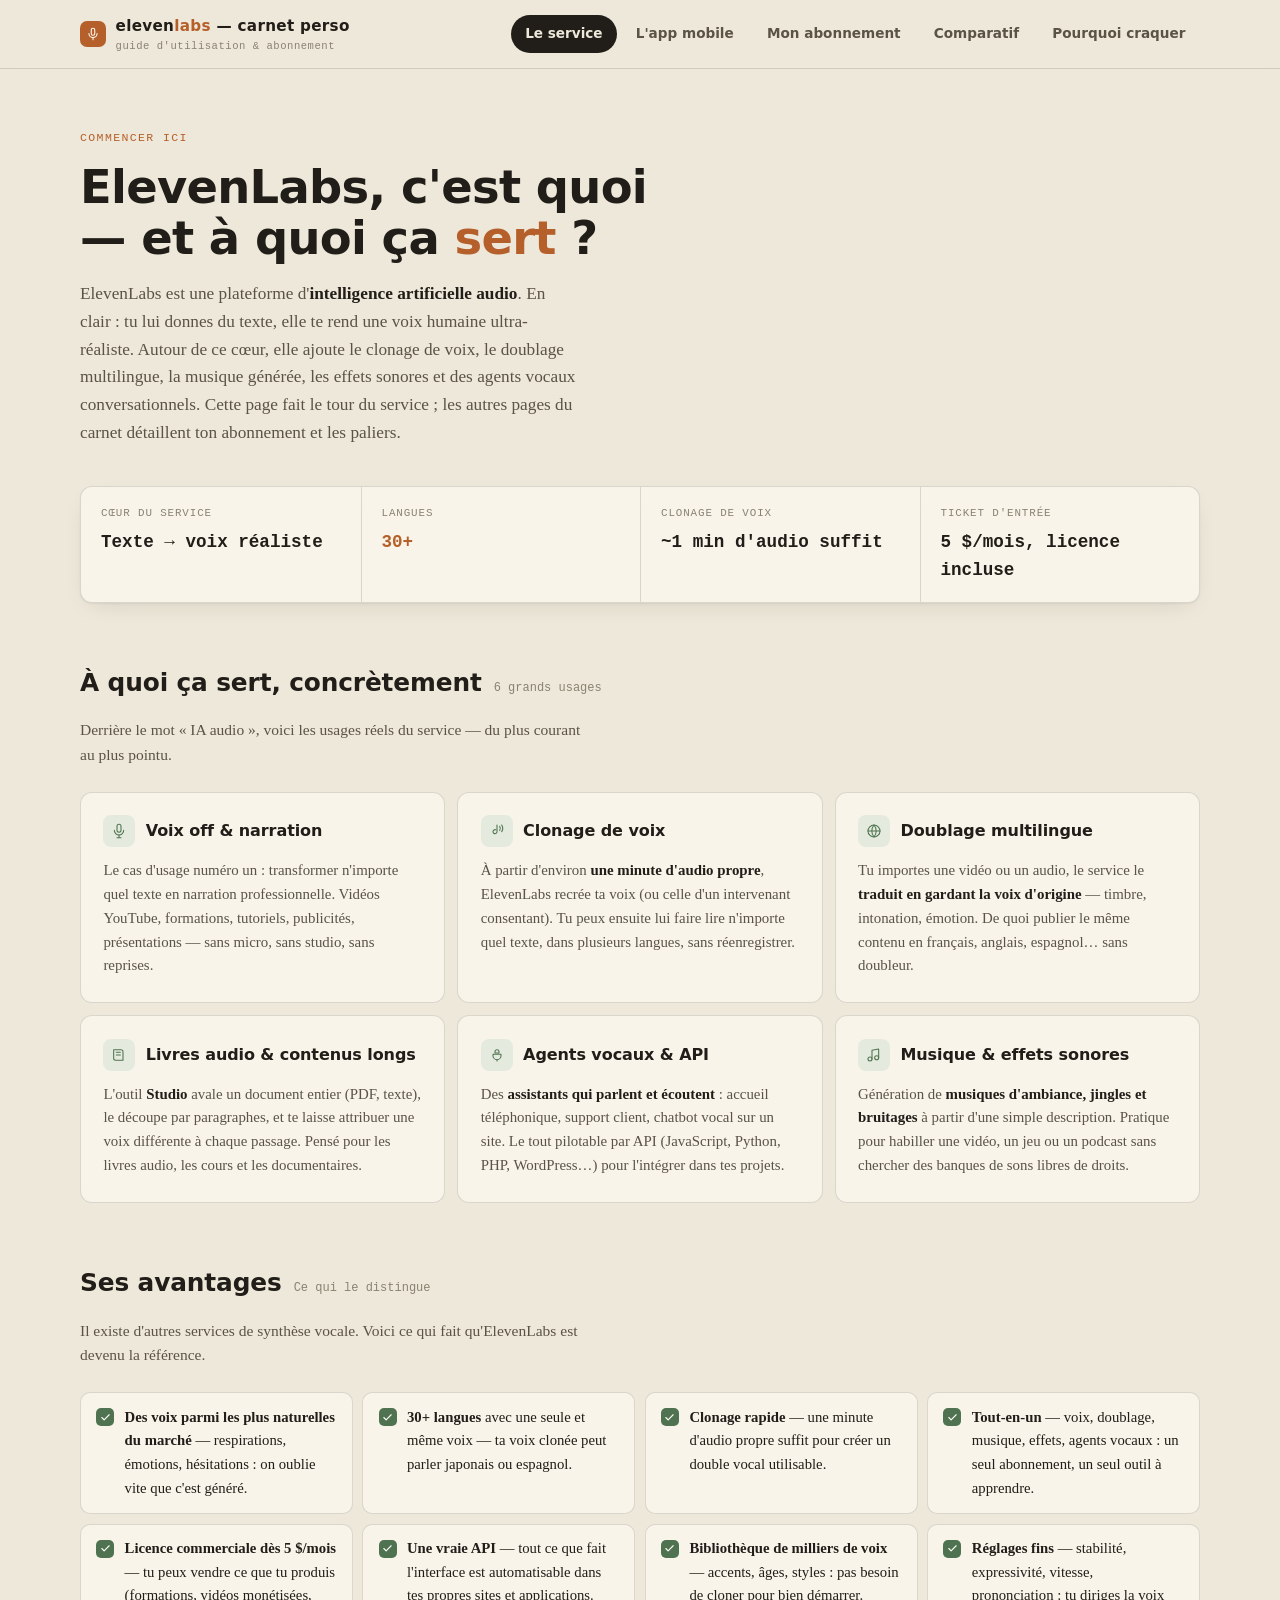
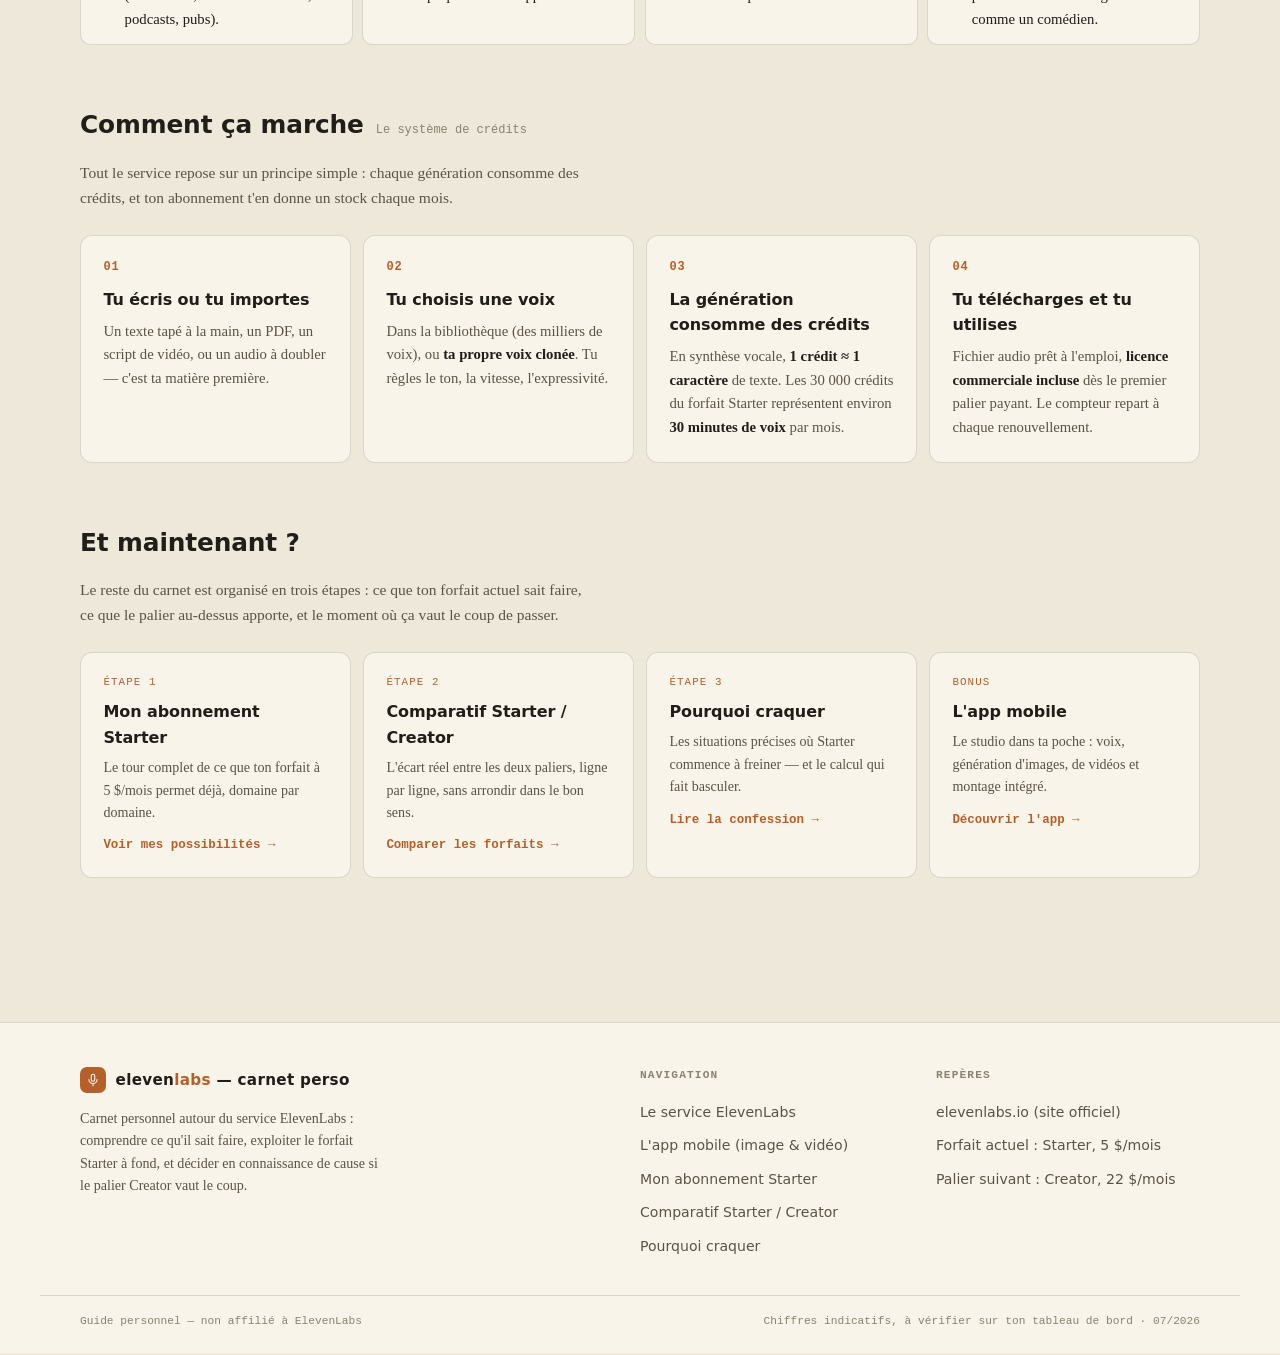
==== commit 69c58791: "Ajout d'une page dédiée à l'app mobile (génération d'image et de vidéo) - Nouvelle page app.html : l" ====
--- a/index.html
+++ b/index.html
@@ -17,6 +17,7 @@
     </a>
     <nav class="site-nav" aria-label="Navigation principale">
       <a href="index.html" aria-current="page">Le service</a>
+      <a href="app.html">L'app mobile</a>
       <a href="abonnement.html">Mon abonnement</a>
       <a href="comparatif.html">Comparatif</a>
       <a href="craquer.html">Pourquoi craquer</a>
@@ -182,6 +183,12 @@
         <p>Les situations précises où Starter commence à freiner — et le calcul qui fait basculer.</p>
         <span class="cta-go">Lire la confession →</span>
       </a>
+      <a class="cta-card" href="app.html">
+        <div class="cta-kicker">Bonus</div>
+        <h3>L'app mobile</h3>
+        <p>Le studio dans ta poche&nbsp;: voix, génération d'images, de vidéos et montage intégré.</p>
+        <span class="cta-go">Découvrir l'app →</span>
+      </a>
     </div>
   </section>
 
@@ -200,6 +207,7 @@
       <h4>Navigation</h4>
       <ul>
         <li><a href="index.html">Le service ElevenLabs</a></li>
+        <li><a href="app.html">L'app mobile (image &amp; vidéo)</a></li>
         <li><a href="abonnement.html">Mon abonnement Starter</a></li>
         <li><a href="comparatif.html">Comparatif Starter / Creator</a></li>
         <li><a href="craquer.html">Pourquoi craquer</a></li>
--- a/styles.css
+++ b/styles.css
@@ -375,6 +375,24 @@
 }
 .card li b { color: var(--ink); font-weight: 600; }
 
+/* ---------- Badge ---------- */
+
+.badge-new {
+  display: inline-block;
+  font-family: var(--font-mono);
+  font-size: 0.62rem;
+  font-weight: 700;
+  text-transform: uppercase;
+  letter-spacing: 0.08em;
+  color: var(--surface-raised);
+  background: var(--copper);
+  border-radius: 100px;
+  padding: 0.18rem 0.55rem;
+  margin-left: 0.5rem;
+  vertical-align: middle;
+  white-space: nowrap;
+}
+
 /* ---------- Checklist ---------- */
 
 .checklist {
